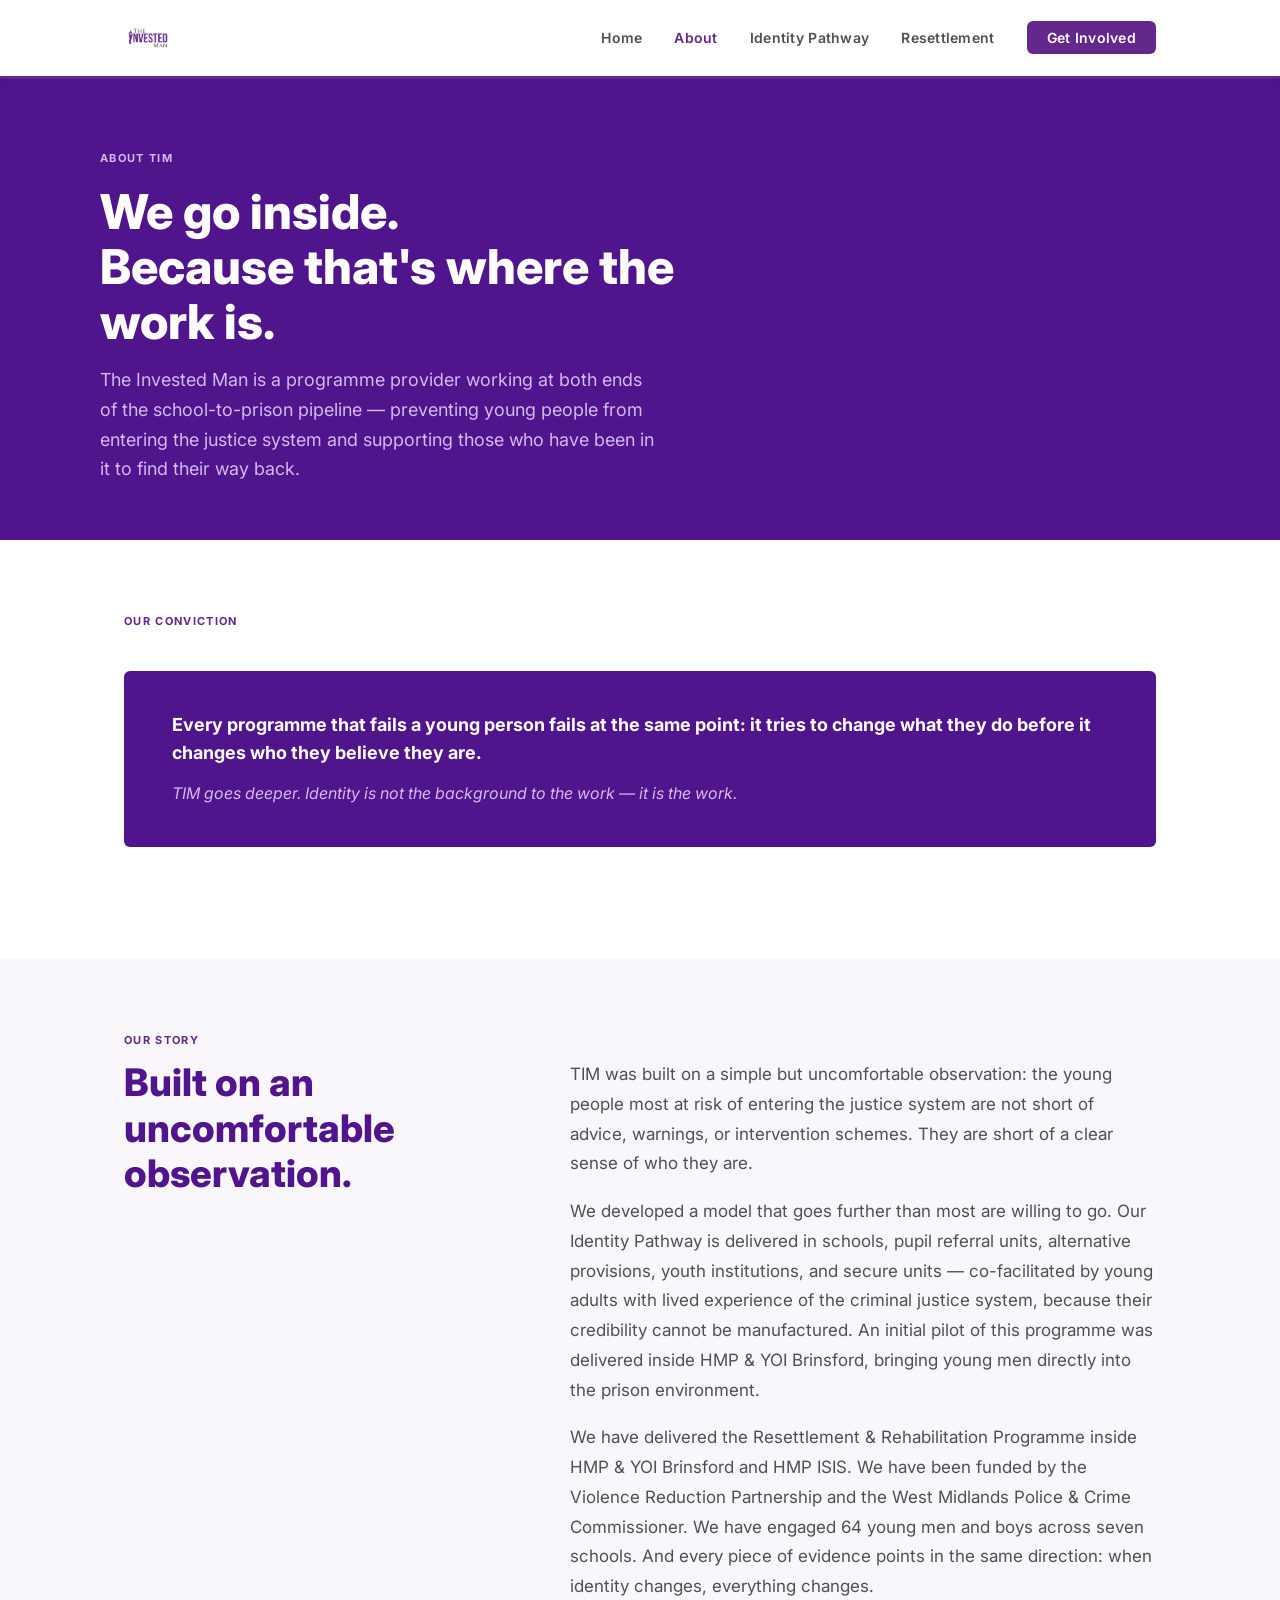
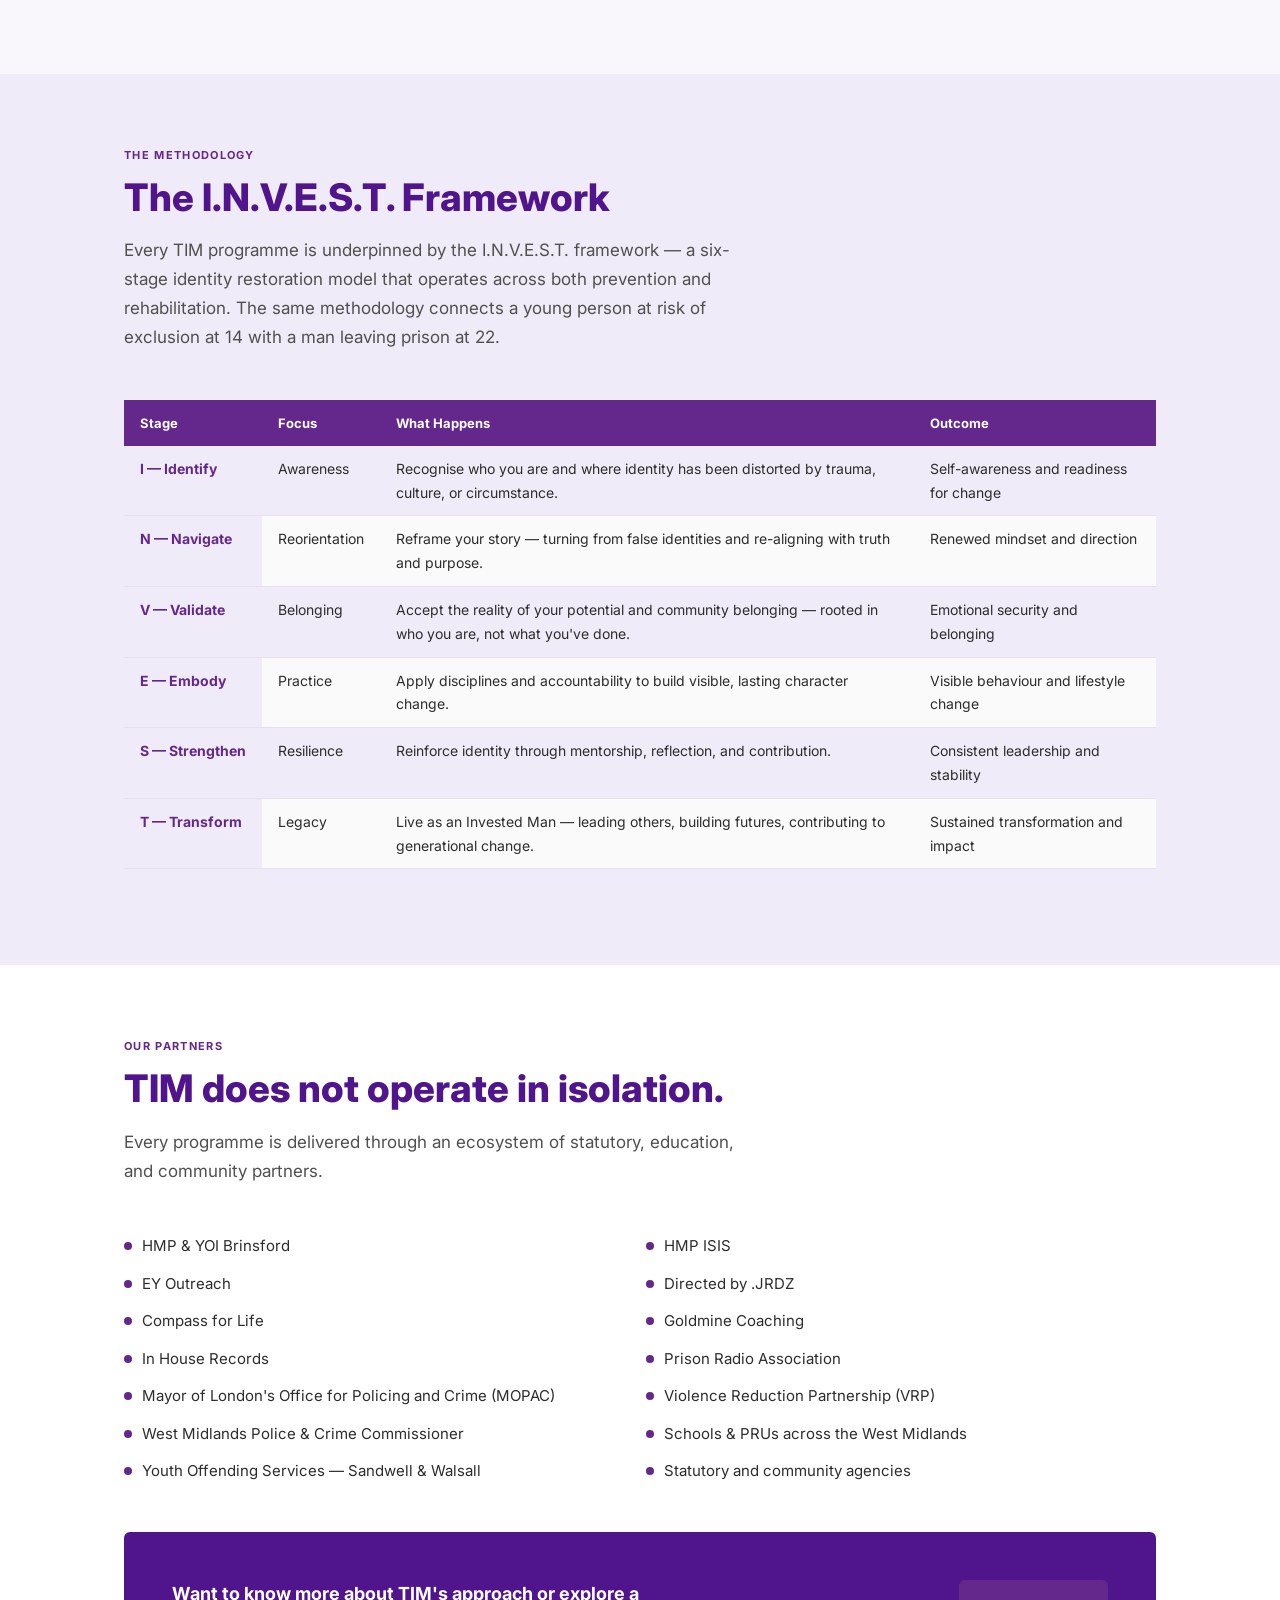
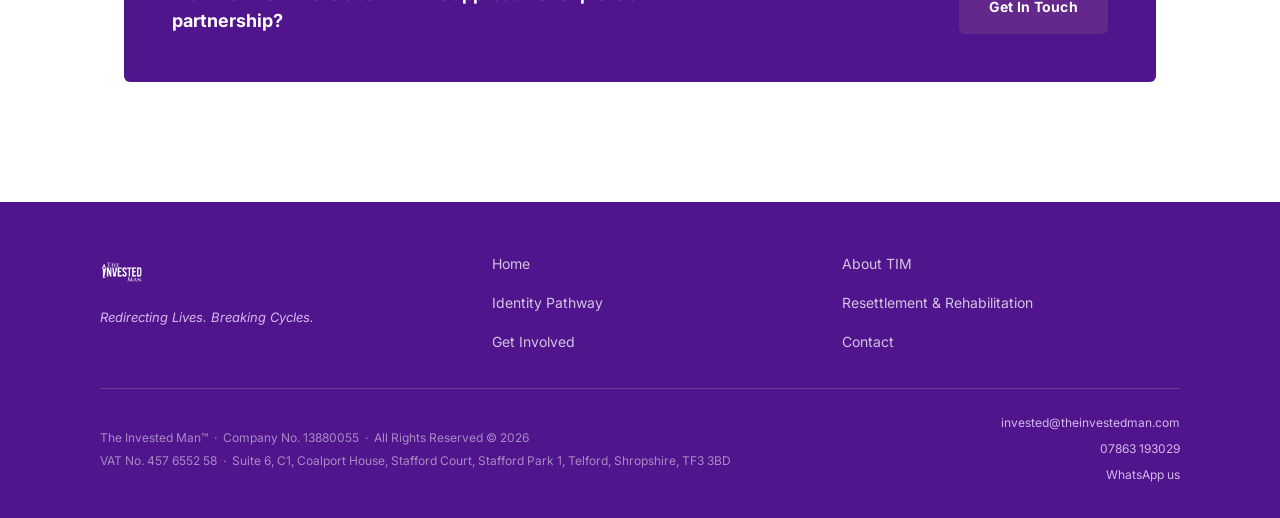
==== about.html @ dde1b0ee "Use white logo in footer" ====
<!DOCTYPE html>
<html lang="en">
<head>
  <meta charset="UTF-8">
  <meta name="viewport" content="width=device-width, initial-scale=1.0">
  <title>About TIM — The Invested Man</title>
  <meta name="description" content="TIM is a programme provider working at both ends of the school-to-prison pipeline. Our founding conviction: identity is the intervention.">
  <link rel="preconnect" href="https://fonts.googleapis.com">
  <link href="https://fonts.googleapis.com/css2?family=Inter:wght@400;500;600;700;800&display=swap" rel="stylesheet">
  <link rel="stylesheet" href="css/style.css">
</head>
<body>

<nav class="nav">
  <div class="nav-inner">
    <a class="nav-logo" href="index.html"><img src="assets/images/tim-logo.png" alt="The Invested Man"></a>
    <button class="nav-toggle" aria-label="Open menu"><span></span><span></span><span></span></button>
    <ul class="nav-links">
      <li><a href="index.html">Home</a></li>
      <li><a href="about.html">About</a></li>
      <li><a href="identity-pathway.html">Identity Pathway</a></li>
      <li><a href="resettlement.html">Resettlement</a></li>
      <li><a href="get-involved.html" class="nav-cta">Get Involved</a></li>
    </ul>
  </div>
</nav>

<section class="page-hero">
  <div class="page-hero-inner">
    <span class="hero-label">About TIM</span>
    <h1>We go inside.<br>Because that's where the work is.</h1>
    <p>The Invested Man is a programme provider working at both ends of the school-to-prison pipeline — preventing young people from entering the justice system and supporting those who have been in it to find their way back.</p>
  </div>
</section>

<!-- CONVICTION -->
<section class="section">
  <div class="container">
    <p class="section-label">Our Conviction</p>
    <div class="conviction">
      <p>Every programme that fails a young person fails at the same point: it tries to change what they do before it changes who they believe they are.</p>
      <p>TIM goes deeper. Identity is not the background to the work — it is the work.</p>
    </div>
  </div>
</section>

<!-- OUR STORY -->
<section class="section section-light">
  <div class="container">
    <p class="section-label">Our Story</p>
    <div class="two-col-wide">
      <div>
        <h2 class="section-title">Built on an uncomfortable observation.</h2>
      </div>
      <div>
        <p style="font-size:17px; color:var(--grey); line-height:1.75; margin-bottom:18px;">
          TIM was built on a simple but uncomfortable observation: the young people most at risk of entering the justice system are not short of advice, warnings, or intervention schemes. They are short of a clear sense of who they are.
        </p>
        <p style="font-size:17px; color:var(--grey); line-height:1.75; margin-bottom:18px;">
          We developed a model that goes further than most are willing to go. Our Identity Pathway is delivered in schools, pupil referral units, alternative provisions, youth institutions, and secure units — co-facilitated by young adults with lived experience of the criminal justice system, because their credibility cannot be manufactured. An initial pilot of this programme was delivered inside HMP &amp; YOI Brinsford, bringing young men directly into the prison environment.
        </p>
        <p style="font-size:17px; color:var(--grey); line-height:1.75;">
          We have delivered the Resettlement &amp; Rehabilitation Programme inside HMP &amp; YOI Brinsford and HMP ISIS. We have been funded by the Violence Reduction Partnership and the West Midlands Police &amp; Crime Commissioner. We have engaged 64 young men and boys across seven schools. And every piece of evidence points in the same direction: when identity changes, everything changes.
        </p>
      </div>
    </div>
  </div>
</section>

<!-- INVEST FRAMEWORK -->
<section class="section section-purple">
  <div class="container">
    <p class="section-label">The Methodology</p>
    <h2 class="section-title">The I.N.V.E.S.T. Framework</h2>
    <p class="section-intro">Every TIM programme is underpinned by the I.N.V.E.S.T. framework — a six-stage identity restoration model that operates across both prevention and rehabilitation. The same methodology connects a young person at risk of exclusion at 14 with a man leaving prison at 22.</p>
    <table class="invest-table">
      <thead>
        <tr><th>Stage</th><th>Focus</th><th>What Happens</th><th>Outcome</th></tr>
      </thead>
      <tbody>
        <tr><td>I — Identify</td><td>Awareness</td><td>Recognise who you are and where identity has been distorted by trauma, culture, or circumstance.</td><td>Self-awareness and readiness for change</td></tr>
        <tr><td>N — Navigate</td><td>Reorientation</td><td>Reframe your story — turning from false identities and re-aligning with truth and purpose.</td><td>Renewed mindset and direction</td></tr>
        <tr><td>V — Validate</td><td>Belonging</td><td>Accept the reality of your potential and community belonging — rooted in who you are, not what you've done.</td><td>Emotional security and belonging</td></tr>
        <tr><td>E — Embody</td><td>Practice</td><td>Apply disciplines and accountability to build visible, lasting character change.</td><td>Visible behaviour and lifestyle change</td></tr>
        <tr><td>S — Strengthen</td><td>Resilience</td><td>Reinforce identity through mentorship, reflection, and contribution.</td><td>Consistent leadership and stability</td></tr>
        <tr><td>T — Transform</td><td>Legacy</td><td>Live as an Invested Man — leading others, building futures, contributing to generational change.</td><td>Sustained transformation and impact</td></tr>
      </tbody>
    </table>
  </div>
</section>

<!-- PARTNERS -->
<section class="section">
  <div class="container">
    <p class="section-label">Our Partners</p>
    <h2 class="section-title">TIM does not operate in isolation.</h2>
    <p class="section-intro">Every programme is delivered through an ecosystem of statutory, education, and community partners.</p>
    <ul class="partners-list">
      <li>HMP &amp; YOI Brinsford</li>
      <li>HMP ISIS</li>
      <li>EY Outreach</li>
      <li>Directed by .JRDZ</li>
      <li>Compass for Life</li>
      <li>Goldmine Coaching</li>
      <li>In House Records</li>
      <li>Prison Radio Association</li>
      <li>Mayor of London's Office for Policing and Crime (MOPAC)</li>
      <li>Violence Reduction Partnership (VRP)</li>
      <li>West Midlands Police &amp; Crime Commissioner</li>
      <li>Schools &amp; PRUs across the West Midlands</li>
      <li>Youth Offending Services — Sandwell &amp; Walsall</li>
      <li>Statutory and community agencies</li>
    </ul>
    <div class="cta-block">
      <p>Want to know more about TIM's approach or explore a partnership?</p>
      <a href="get-involved.html" class="btn btn-primary">Get In Touch</a>
    </div>
  </div>
</section>

<footer class="footer">
  <div class="footer-inner">
    <div class="footer-top">
      <div class="footer-logo">
        <img src="assets/images/tim-white-logo.png" alt="The Invested Man">
        <p class="footer-tagline">Redirecting Lives. Breaking Cycles.</p>
      </div>
      <ul class="footer-links">
        <li><a href="index.html">Home</a></li>
        <li><a href="about.html">About TIM</a></li>
        <li><a href="identity-pathway.html">Identity Pathway</a></li>
        <li><a href="resettlement.html">Resettlement &amp; Rehabilitation</a></li>
        <li><a href="get-involved.html">Get Involved</a></li>
        <li><a href="mailto:invested@theinvestedman.com">Contact</a></li>
      </ul>
    </div>
    <div class="footer-bottom">
      <div>
        <p>The Invested Man&trade; &nbsp;&middot;&nbsp; Company No. 13880055 &nbsp;&middot;&nbsp; All Rights Reserved &copy; 2026</p>
        <p style="margin-top:4px;">VAT No. 457 6552 58 &nbsp;&middot;&nbsp; Suite 6, C1, Coalport House, Stafford Court, Stafford Park 1, Telford, Shropshire, TF3 3BD</p>
      </div>
      <div style="display:flex; flex-direction:column; align-items:flex-end; gap:6px;">
        <a href="mailto:invested@theinvestedman.com">invested@theinvestedman.com</a>
        <a href="tel:07863193029" style="color:var(--light-lilac); font-size:12px;">07863 193029</a>
        <a href="https://wa.me/447863193029" style="color:var(--light-lilac); font-size:12px;">WhatsApp us</a>
      </div>
    </div>
  </div>
</footer>
<script src="js/main.js"></script>
</body>
</html>
---- css/style.css ----
/* ============================================================
   THE INVESTED MAN — Main Stylesheet
   Brand: Purple #64288C | Dark Purple #50148C | Grey #505050
   ============================================================ */

:root {
  --purple:       #64288C;
  --dark-purple:  #50148C;
  --grey:         #505050;
  --charcoal:     #2D2D2D;
  --mid-grey:     #707070;
  --light-bg:     #F0EBF8;
  --pale-bg:      #FAF7FC;
  --light-lilac:  #D4B8EE;
  --white:        #FFFFFF;
  --max-width:    1080px;
  --radius:       6px;
}

*, *::before, *::after { box-sizing: border-box; margin: 0; padding: 0; }

html { scroll-behavior: smooth; }

body {
  font-family: 'Inter', sans-serif;
  font-size: 16px;
  color: var(--charcoal);
  background: var(--white);
  line-height: 1.7;
}

img { max-width: 100%; display: block; }
a   { color: var(--purple); text-decoration: none; }
a:hover { text-decoration: underline; }

.container {
  max-width: var(--max-width);
  margin: 0 auto;
  padding: 0 24px;
}

/* ── NAVIGATION ─────────────────────────────────────────────── */
.nav {
  position: sticky;
  top: 0;
  z-index: 100;
  background: var(--white);
  border-bottom: 3px solid var(--purple);
  box-shadow: 0 2px 12px rgba(100,40,140,0.08);
}

.nav-inner {
  display: flex;
  align-items: center;
  justify-content: space-between;
  padding: 14px 24px;
  max-width: var(--max-width);
  margin: 0 auto;
}

.nav-logo img  { height: 48px; width: auto; }

.nav-links {
  display: flex;
  gap: 32px;
  list-style: none;
}

.nav-links a {
  font-size: 14px;
  font-weight: 600;
  color: var(--grey);
  letter-spacing: 0.02em;
  transition: color 0.2s;
}

.nav-links a:hover,
.nav-links a.active { color: var(--purple); text-decoration: none; }

.nav-cta {
  background: var(--purple);
  color: var(--white) !important;
  padding: 8px 20px;
  border-radius: var(--radius);
  transition: background 0.2s !important;
}
.nav-cta:hover { background: var(--dark-purple) !important; }

.nav-toggle {
  display: none;
  background: none;
  border: none;
  cursor: pointer;
  flex-direction: column;
  gap: 5px;
  padding: 4px;
}
.nav-toggle span {
  display: block;
  width: 24px; height: 2px;
  background: var(--purple);
  border-radius: 2px;
  transition: 0.3s;
}

/* ── HERO ───────────────────────────────────────────────────── */
.hero {
  background: var(--dark-purple);
  padding: 96px 24px 80px;
  position: relative;
  overflow: hidden;
}

.hero::before {
  content: '';
  position: absolute;
  top: -60px; right: -60px;
  width: 400px; height: 400px;
  border-radius: 50%;
  background: rgba(100,40,140,0.35);
  pointer-events: none;
}

.hero-inner {
  max-width: var(--max-width);
  margin: 0 auto;
  position: relative;
}

.hero-label {
  display: inline-block;
  font-size: 11px;
  font-weight: 700;
  letter-spacing: 0.12em;
  text-transform: uppercase;
  color: var(--light-lilac);
  margin-bottom: 16px;
}

.hero h1 {
  font-size: clamp(36px, 5vw, 58px);
  font-weight: 800;
  color: var(--white);
  line-height: 1.15;
  max-width: 700px;
  margin-bottom: 24px;
}

.hero-sub {
  font-size: clamp(16px, 2vw, 19px);
  color: var(--light-lilac);
  max-width: 580px;
  margin-bottom: 40px;
  line-height: 1.65;
}

.hero-actions { display: flex; gap: 16px; flex-wrap: wrap; }

/* ── BUTTONS ────────────────────────────────────────────────── */
.btn {
  display: inline-block;
  padding: 13px 28px;
  border-radius: var(--radius);
  font-weight: 700;
  font-size: 14px;
  letter-spacing: 0.02em;
  transition: all 0.2s;
  cursor: pointer;
  border: 2px solid transparent;
  text-decoration: none !important;
}

.btn-primary {
  background: var(--purple);
  color: var(--white);
  border-color: var(--purple);
}
.btn-primary:hover { background: var(--dark-purple); border-color: var(--dark-purple); }

.btn-outline {
  background: transparent;
  color: var(--white);
  border-color: rgba(255,255,255,0.5);
}
.btn-outline:hover { border-color: var(--white); background: rgba(255,255,255,0.08); }

.btn-outline-purple {
  background: transparent;
  color: var(--purple);
  border-color: var(--purple);
}
.btn-outline-purple:hover { background: var(--purple); color: var(--white); }

/* ── SECTIONS ───────────────────────────────────────────────── */
.section { padding: 72px 24px; }
.section-light  { background: var(--pale-bg); }
.section-purple { background: var(--light-bg); }

.section-label {
  font-size: 11px;
  font-weight: 700;
  letter-spacing: 0.12em;
  text-transform: uppercase;
  color: var(--purple);
  margin-bottom: 10px;
}

.section-title {
  font-size: clamp(26px, 3.5vw, 38px);
  font-weight: 800;
  color: var(--dark-purple);
  line-height: 1.2;
  margin-bottom: 16px;
}

.section-intro {
  font-size: 17px;
  color: var(--grey);
  max-width: 640px;
  margin-bottom: 48px;
  line-height: 1.7;
}

/* ── CONVICTION BLOCK ───────────────────────────────────────── */
.conviction {
  background: var(--dark-purple);
  padding: 40px 48px;
  border-radius: var(--radius);
  margin: 40px 0;
}

.conviction p:first-child {
  font-size: 18px;
  font-weight: 700;
  color: var(--white);
  line-height: 1.6;
  margin-bottom: 12px;
}

.conviction p:last-child {
  font-size: 16px;
  font-style: italic;
  color: var(--light-lilac);
}

/* ── STAT STRIP ─────────────────────────────────────────────── */
.stat-strip {
  display: grid;
  gap: 2px;
  background: var(--purple);
  border-radius: var(--radius);
  overflow: hidden;
  margin: 40px 0;
}

.stat-strip-4 { grid-template-columns: repeat(4,1fr); }
.stat-strip-3 { grid-template-columns: repeat(3,1fr); }

.stat-item {
  background: var(--purple);
  padding: 28px 20px;
  text-align: center;
}

.stat-num {
  display: block;
  font-size: 36px;
  font-weight: 800;
  color: var(--white);
  line-height: 1;
  margin-bottom: 6px;
}

.stat-label {
  font-size: 12px;
  font-weight: 500;
  color: var(--light-lilac);
  line-height: 1.4;
}

/* ── PROGRAMME CARDS ────────────────────────────────────────── */
.cards-grid {
  display: grid;
  grid-template-columns: 1fr 1fr;
  gap: 24px;
  margin: 40px 0;
}

.card {
  border-radius: var(--radius);
  overflow: hidden;
  display: flex;
  flex-direction: column;
}

.card-header {
  padding: 28px 28px 20px;
  background: var(--purple);
}

.card-header.dark { background: var(--dark-purple); }

.card-tag {
  font-size: 10px;
  font-weight: 700;
  letter-spacing: 0.12em;
  text-transform: uppercase;
  color: var(--light-lilac);
  margin-bottom: 8px;
}

.card-header h3 {
  font-size: 22px;
  font-weight: 800;
  color: var(--white);
  line-height: 1.2;
  margin-bottom: 6px;
}

.card-header p {
  font-size: 13px;
  font-style: italic;
  color: var(--light-lilac);
}

.card-body {
  padding: 24px 28px;
  background: var(--white);
  border: 1px solid var(--light-bg);
  border-top: none;
  flex: 1;
}

.card-body p { font-size: 15px; color: var(--grey); line-height: 1.7; margin-bottom: 20px; }

.card-link {
  font-size: 13px;
  font-weight: 700;
  color: var(--purple);
  letter-spacing: 0.02em;
}
.card-link:hover { text-decoration: underline; }

/* ── STEPS ──────────────────────────────────────────────────── */
.steps { display: flex; flex-direction: column; gap: 24px; margin: 32px 0; }

.step {
  display: grid;
  grid-template-columns: 48px 1fr;
  gap: 20px;
  align-items: start;
}

.step-num {
  width: 48px; height: 48px;
  background: var(--purple);
  color: var(--white);
  border-radius: 50%;
  display: flex; align-items: center; justify-content: center;
  font-size: 18px; font-weight: 800;
  flex-shrink: 0;
}

.step-content h4 {
  font-size: 17px;
  font-weight: 700;
  color: var(--dark-purple);
  margin-bottom: 6px;
}

.step-content p { font-size: 15px; color: var(--grey); line-height: 1.7; }

/* ── TWO COLUMN ─────────────────────────────────────────────── */
.two-col {
  display: grid;
  grid-template-columns: 1fr 1fr;
  gap: 56px;
  align-items: start;
}

.two-col-wide {
  display: grid;
  grid-template-columns: 2fr 3fr;
  gap: 56px;
  align-items: start;
}

/* ── DETAIL TABLE ───────────────────────────────────────────── */
.detail-table { width: 100%; border-collapse: collapse; margin: 24px 0; }

.detail-table td {
  padding: 12px 16px;
  font-size: 14px;
  border-bottom: 1px solid #E8E0F0;
  vertical-align: top;
}

.detail-table td:first-child {
  font-weight: 700;
  color: var(--purple);
  white-space: nowrap;
  width: 160px;
  background: var(--light-bg);
}

.detail-table td:last-child { color: var(--charcoal); }

/* ── OUTCOMES LIST ──────────────────────────────────────────── */
.outcomes-list { list-style: none; margin: 24px 0; }

.outcomes-list li {
  display: flex;
  align-items: baseline;
  gap: 14px;
  padding: 10px 0;
  border-bottom: 1px solid #E8E0F0;
  font-size: 15px;
}

.outcomes-list li:last-child { border-bottom: none; }

.outcome-stat {
  font-weight: 800;
  color: var(--purple);
  min-width: 120px;
  font-size: 15px;
}

.outcome-detail { color: var(--charcoal); }

/* ── WEEK TABLE ─────────────────────────────────────────────── */
.week-table { width: 100%; border-collapse: collapse; margin: 24px 0; }

.week-table td {
  padding: 14px 18px;
  font-size: 14px;
  border-bottom: 1px solid #E8E0F0;
  vertical-align: top;
}

.week-table td:first-child {
  font-weight: 700;
  color: var(--purple);
  white-space: nowrap;
  width: 140px;
  background: var(--light-bg);
}

/* ── AUDIENCE SECTIONS ──────────────────────────────────────── */
.audience-block {
  margin-bottom: 32px;
  border-left: 4px solid var(--purple);
  padding-left: 24px;
}

.audience-block h3 {
  font-size: 17px;
  font-weight: 700;
  color: var(--dark-purple);
  margin-bottom: 4px;
}

.audience-block .strapline {
  font-size: 15px;
  font-weight: 600;
  color: var(--purple);
  margin-bottom: 8px;
}

.audience-block p { font-size: 15px; color: var(--grey); margin-bottom: 10px; }

.audience-block .cta-arrow {
  font-size: 14px;
  font-weight: 600;
  color: var(--purple);
}

/* ── CTA BLOCK ──────────────────────────────────────────────── */
.cta-block {
  background: var(--dark-purple);
  border-radius: var(--radius);
  padding: 48px;
  display: flex;
  align-items: center;
  justify-content: space-between;
  gap: 32px;
  flex-wrap: wrap;
  margin: 48px 0;
}

.cta-block p {
  font-size: 18px;
  font-weight: 700;
  color: var(--white);
  max-width: 560px;
  line-height: 1.5;
}

/* ── INVEST TABLE ───────────────────────────────────────────── */
.invest-table { width: 100%; border-collapse: collapse; margin: 24px 0; }

.invest-table th {
  background: var(--purple);
  color: var(--white);
  padding: 12px 16px;
  font-size: 13px;
  font-weight: 700;
  text-align: left;
}

.invest-table td {
  padding: 11px 16px;
  font-size: 14px;
  border-bottom: 1px solid #E8E0F0;
  vertical-align: top;
}

.invest-table tr:nth-child(even) td { background: #FAFAFA; }

.invest-table td:first-child {
  font-weight: 700;
  color: var(--purple);
  white-space: nowrap;
  background: var(--light-bg) !important;
}

/* ── PARTNERS LIST ──────────────────────────────────────────── */
.partners-list {
  list-style: none;
  display: grid;
  grid-template-columns: 1fr 1fr;
  gap: 12px;
  margin: 24px 0;
}

.partners-list li {
  display: flex;
  align-items: center;
  gap: 10px;
  font-size: 15px;
  color: var(--charcoal);
}

.partners-list li::before {
  content: '';
  display: block;
  width: 8px; height: 8px;
  border-radius: 50%;
  background: var(--purple);
  flex-shrink: 0;
}

/* ── CONTACT GRID ───────────────────────────────────────────── */
.contact-grid {
  display: grid;
  grid-template-columns: 1fr 1fr;
  gap: 24px;
  margin: 40px 0;
}

.contact-card {
  background: var(--light-bg);
  border-radius: var(--radius);
  padding: 28px;
}

.contact-card .label {
  font-size: 11px;
  font-weight: 700;
  letter-spacing: 0.1em;
  text-transform: uppercase;
  color: var(--purple);
  margin-bottom: 6px;
}

.contact-card p {
  font-size: 16px;
  font-weight: 600;
  color: var(--charcoal);
}

/* ── PAGE HERO (inner pages) ────────────────────────────────── */
.page-hero {
  background: var(--dark-purple);
  padding: 64px 24px 56px;
}

.page-hero-inner {
  max-width: var(--max-width);
  margin: 0 auto;
}

.page-hero .hero-label { color: var(--light-lilac); }

.page-hero h1 {
  font-size: clamp(30px, 4vw, 48px);
  font-weight: 800;
  color: var(--white);
  line-height: 1.15;
  max-width: 640px;
  margin-bottom: 16px;
}

.page-hero p {
  font-size: 18px;
  color: var(--light-lilac);
  max-width: 560px;
  line-height: 1.65;
}

/* ── PARTNER LOGOS GRID ─────────────────────────────────────── */
.partner-logos-grid {
  display: grid;
  grid-template-columns: repeat(3, 1fr);
  gap: 16px;
}

.partner-logo-tile {
  background: var(--white);
  border: 1px solid #E8E0F0;
  border-radius: var(--radius);
  padding: 24px;
  display: flex;
  align-items: center;
  justify-content: center;
  min-height: 120px;
}

.partner-logo-tile img {
  max-height: 90px;
  width: auto;
  max-width: 100%;
  object-fit: contain;
}

@media (max-width: 768px) {
  .partner-logos-grid { grid-template-columns: repeat(2, 1fr); }
}

/* ── VIDEO SECTION ──────────────────────────────────────────── */
.section-video-bg {
  background: var(--dark-purple);
  padding: 72px 24px;
}

.video-wrapper {
  position: relative;
  width: 100%;
  max-width: 900px;
  background: #000;
  border-radius: var(--radius);
  overflow: hidden;
  box-shadow: 0 20px 60px rgba(0,0,0,0.45);
  aspect-ratio: 16 / 9;
}

.video-wrapper video,
.video-wrapper iframe {
  width: 100%;
  height: 100%;
  display: block;
  object-fit: contain;
  background: #000;
  border: none;
}

.video-caption {
  font-size: 12px;
  color: rgba(255,255,255,0.45);
  margin-top: 14px;
  letter-spacing: 0.06em;
  text-transform: uppercase;
  font-weight: 600;
}

/* ── FOOTER ─────────────────────────────────────────────────── */
.footer {
  background: var(--dark-purple);
  padding: 48px 24px 32px;
}

.footer-inner {
  max-width: var(--max-width);
  margin: 0 auto;
}

.footer-top {
  display: grid;
  grid-template-columns: 1fr 2fr;
  gap: 48px;
  padding-bottom: 32px;
  border-bottom: 1px solid rgba(255,255,255,0.15);
  margin-bottom: 24px;
}

.footer-logo img { height: 44px; margin-bottom: 12px; }

.footer-tagline {
  font-size: 13px;
  font-style: italic;
  color: var(--light-lilac);
}

.footer-links {
  display: grid;
  grid-template-columns: 1fr 1fr;
  gap: 12px;
  list-style: none;
}

.footer-links a {
  font-size: 14px;
  color: rgba(255,255,255,0.75);
  transition: color 0.2s;
}
.footer-links a:hover { color: var(--white); text-decoration: none; }

.footer-bottom {
  display: flex;
  justify-content: space-between;
  align-items: center;
  flex-wrap: wrap;
  gap: 12px;
}

.footer-bottom p {
  font-size: 12px;
  color: rgba(255,255,255,0.5);
  line-height: 1.6;
}

.footer-bottom a {
  font-size: 12px;
  color: var(--light-lilac);
}

/* ── RESPONSIVE ─────────────────────────────────────────────── */
@media (max-width: 768px) {
  .nav-links { display: none; }
  .nav-links.open {
    display: flex;
    flex-direction: column;
    position: absolute;
    top: 76px; left: 0; right: 0;
    background: var(--white);
    padding: 16px 24px;
    border-bottom: 2px solid var(--light-bg);
    gap: 16px;
    box-shadow: 0 4px 20px rgba(0,0,0,0.1);
  }
  .nav-toggle { display: flex; }
  .nav-cta { display: none; }

  .cards-grid    { grid-template-columns: 1fr; }
  .two-col       { grid-template-columns: 1fr; gap: 32px; }
  .two-col-wide  { grid-template-columns: 1fr; gap: 32px; }
  .stat-strip-4  { grid-template-columns: repeat(2,1fr); }
  .stat-strip-3  { grid-template-columns: repeat(3,1fr); }
  .partners-list { grid-template-columns: 1fr; }
  .contact-grid  { grid-template-columns: 1fr; }
  .footer-top    { grid-template-columns: 1fr; gap: 24px; }
  .footer-links  { grid-template-columns: 1fr; }
  .footer-bottom { flex-direction: column; align-items: flex-start; }

  .conviction { padding: 28px 24px; }
  .cta-block  { padding: 32px 24px; flex-direction: column; align-items: flex-start; }
  .section    { padding: 48px 24px; }
  .section-video-bg { padding: 48px 24px; }
  .video-wrapper { max-width: 100%; }
}

@media (max-width: 480px) {
  .stat-strip-4 { grid-template-columns: repeat(2,1fr); }
  .hero-actions { flex-direction: column; }
  .btn { width: 100%; text-align: center; }
}
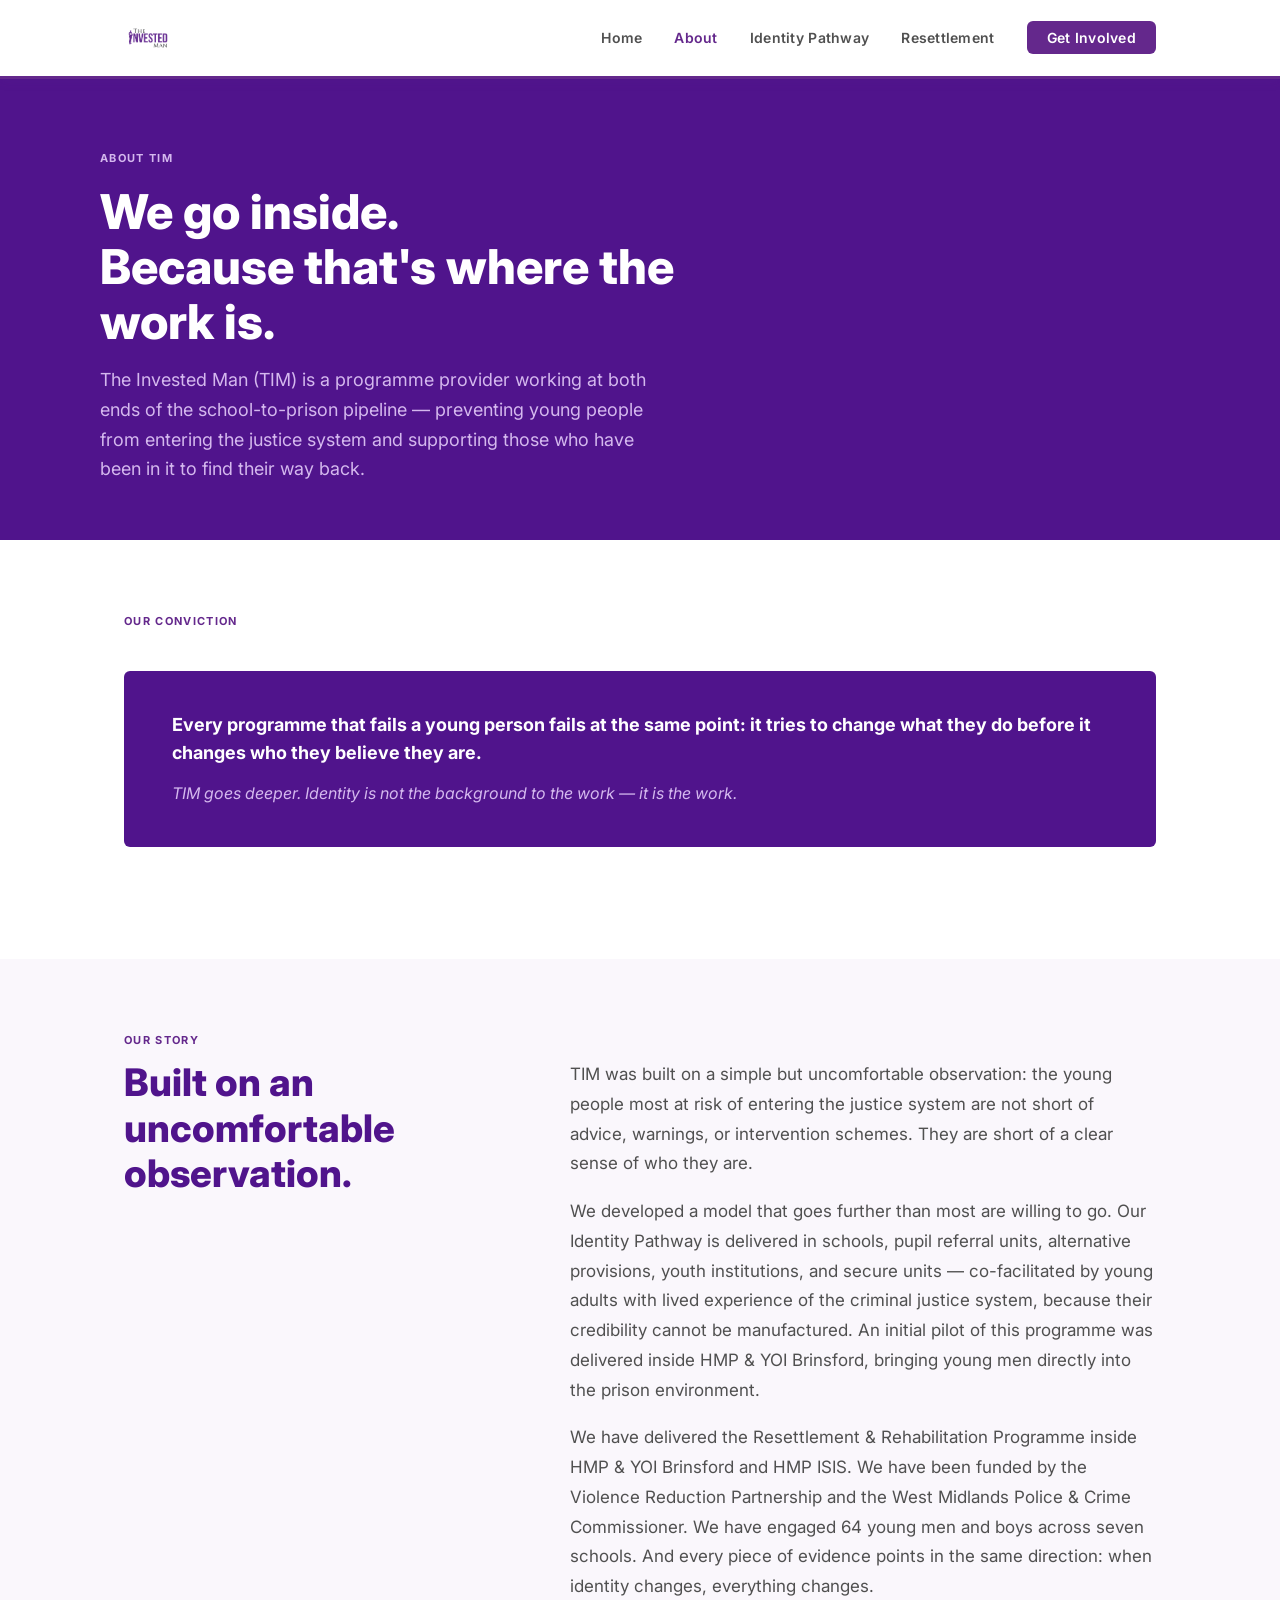
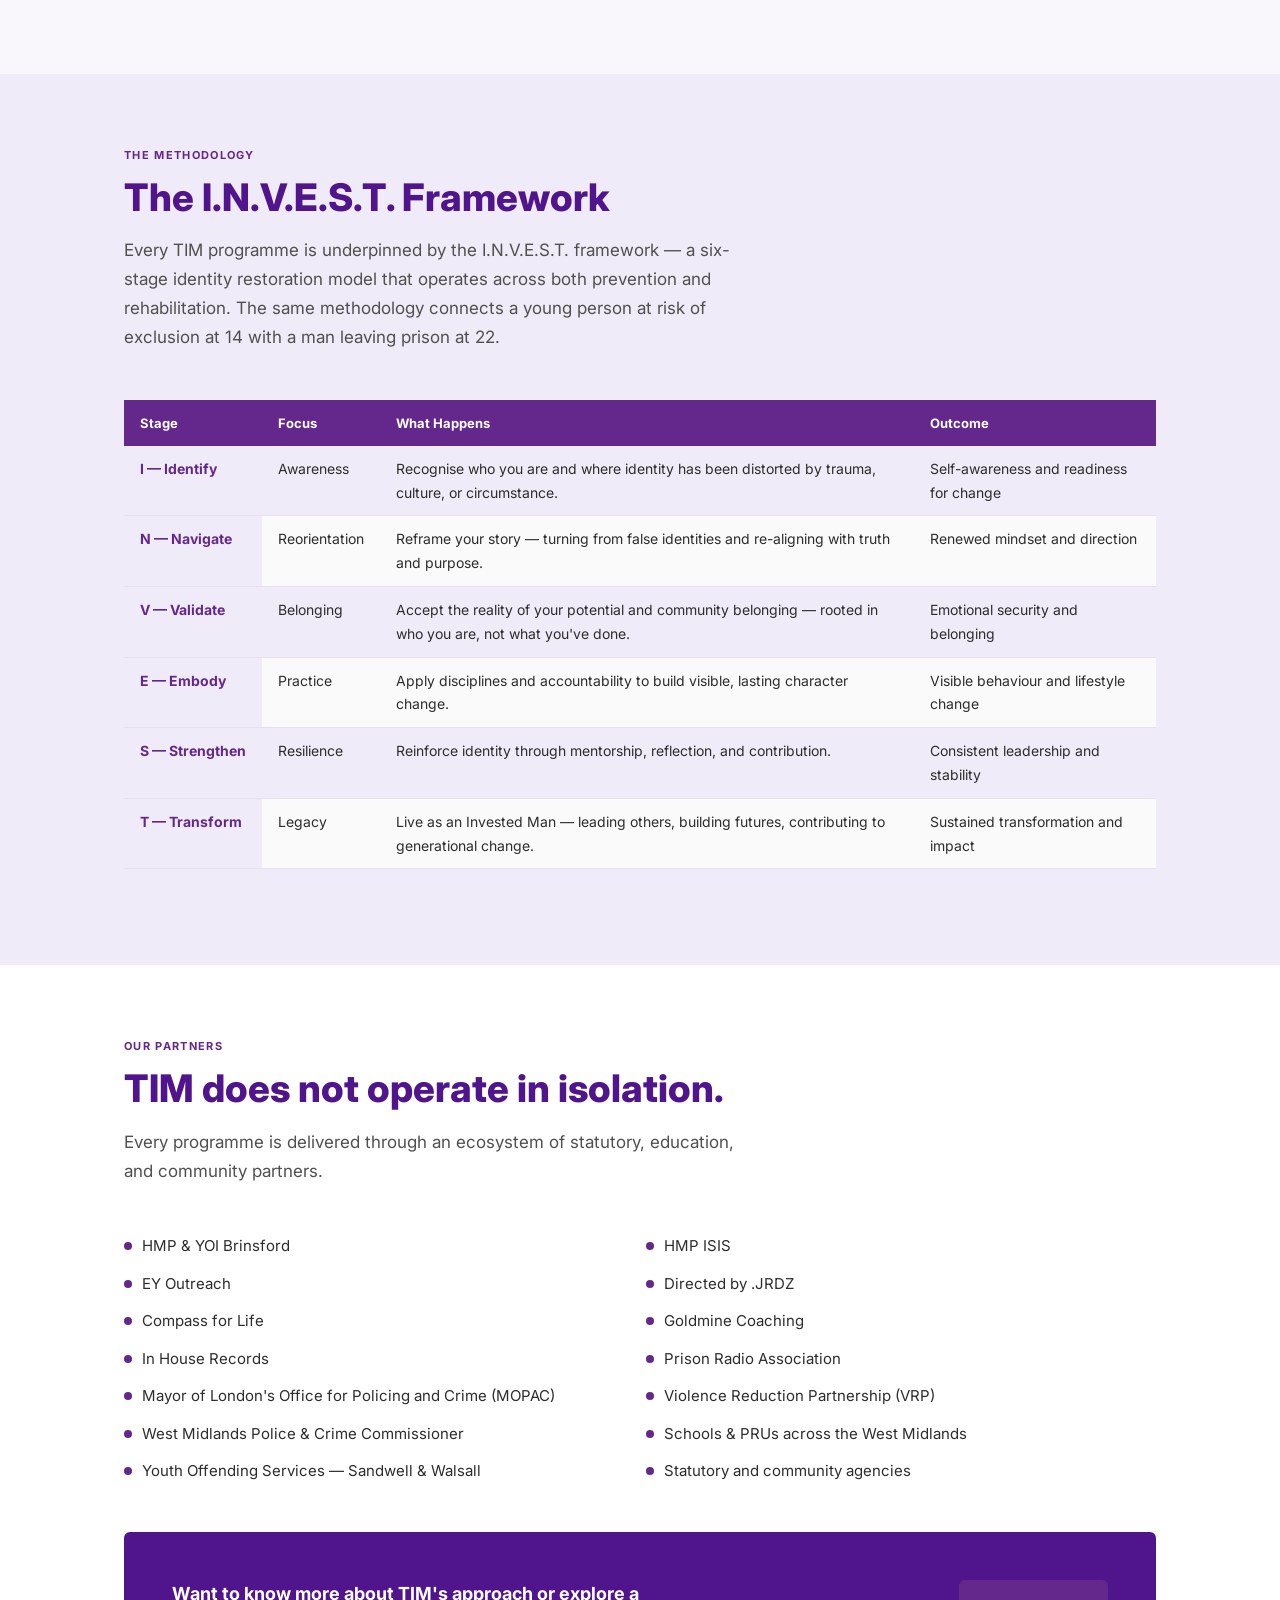
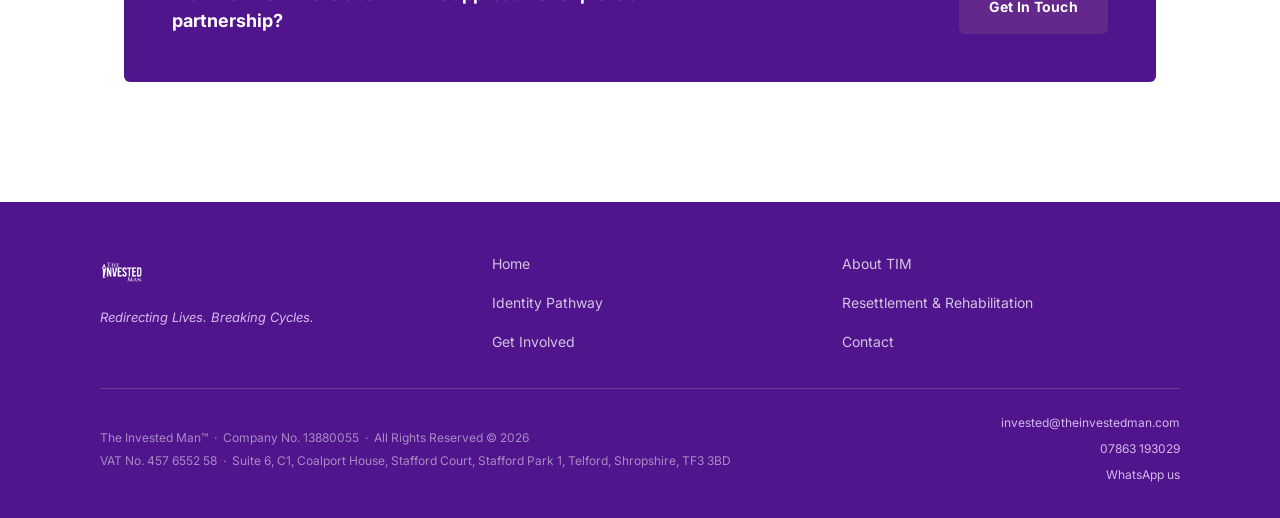
==== commit 86cfda5a: "Introduce TIM abbreviation on About page" ====
--- a/about.html
+++ b/about.html
@@ -29,7 +29,7 @@
   <div class="page-hero-inner">
     <span class="hero-label">About TIM</span>
     <h1>We go inside.<br>Because that's where the work is.</h1>
-    <p>The Invested Man is a programme provider working at both ends of the school-to-prison pipeline — preventing young people from entering the justice system and supporting those who have been in it to find their way back.</p>
+    <p>The Invested Man (TIM) is a programme provider working at both ends of the school-to-prison pipeline — preventing young people from entering the justice system and supporting those who have been in it to find their way back.</p>
   </div>
 </section>
 
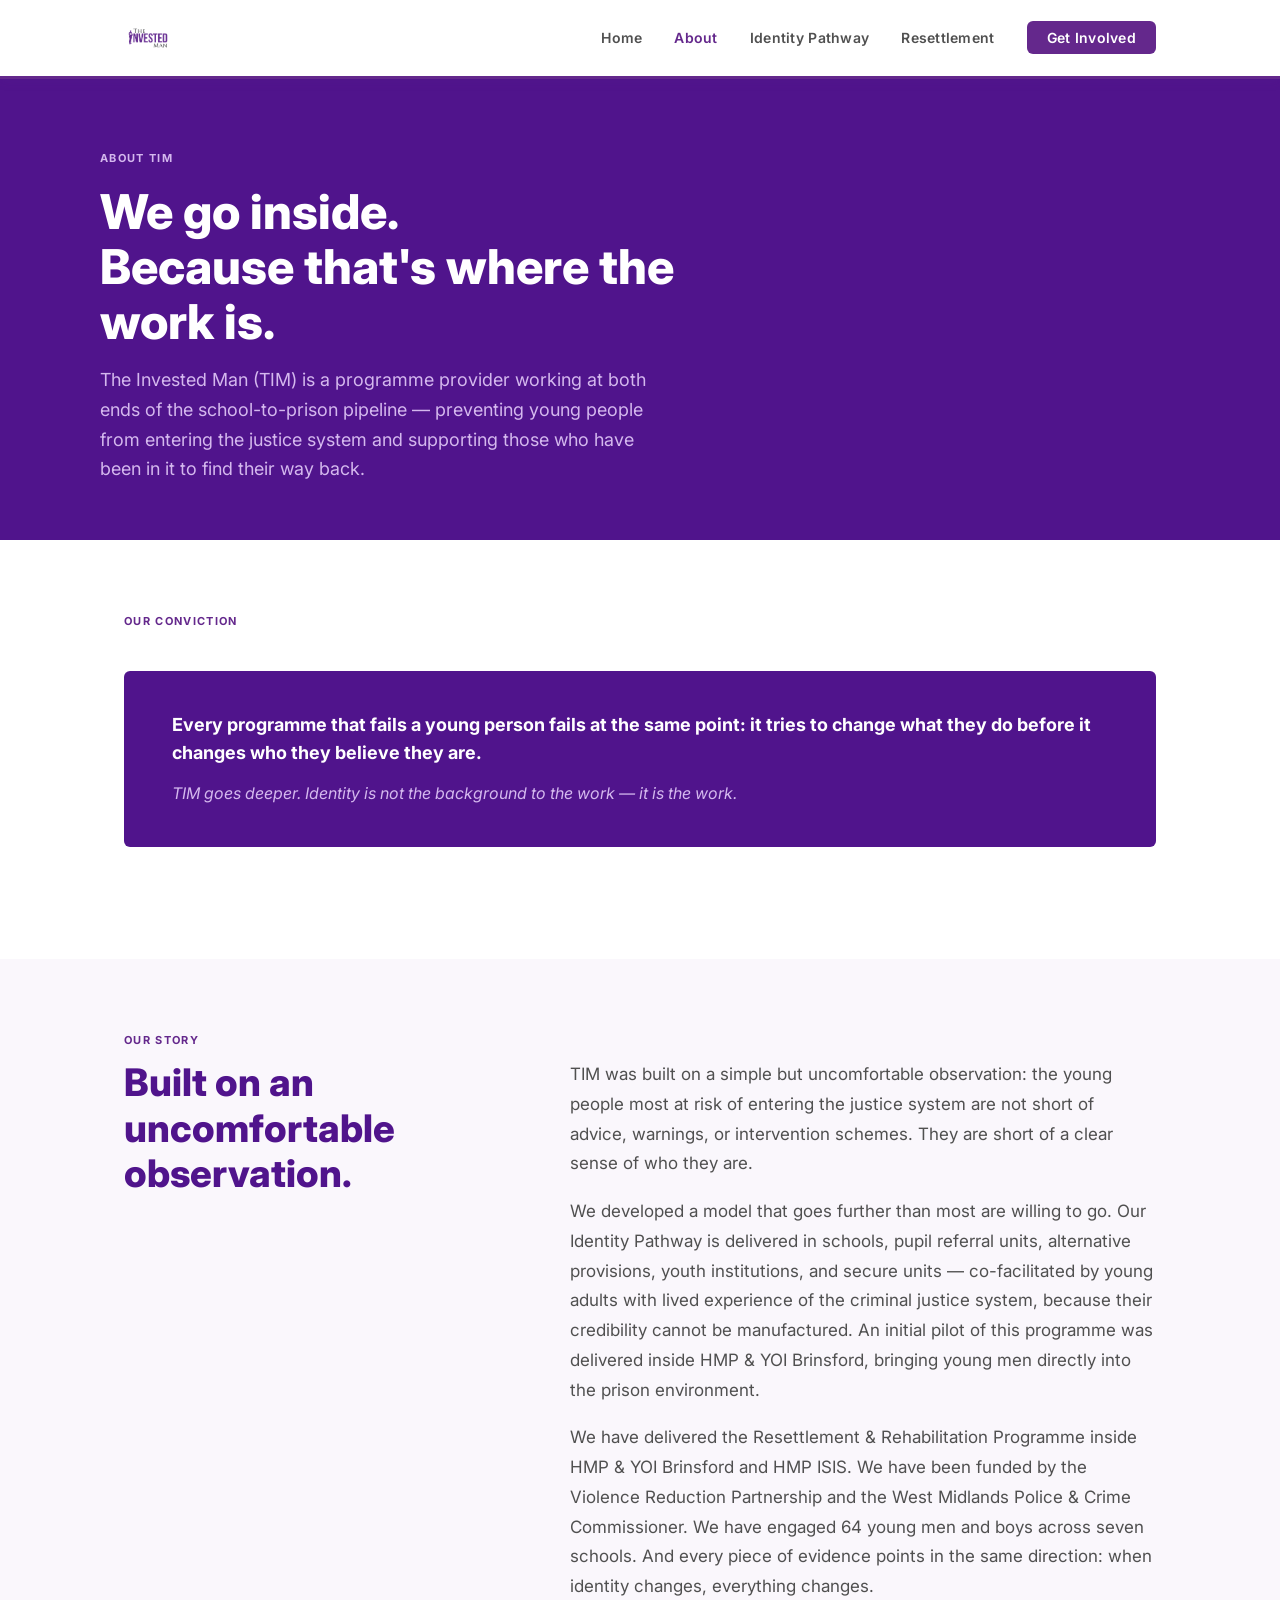
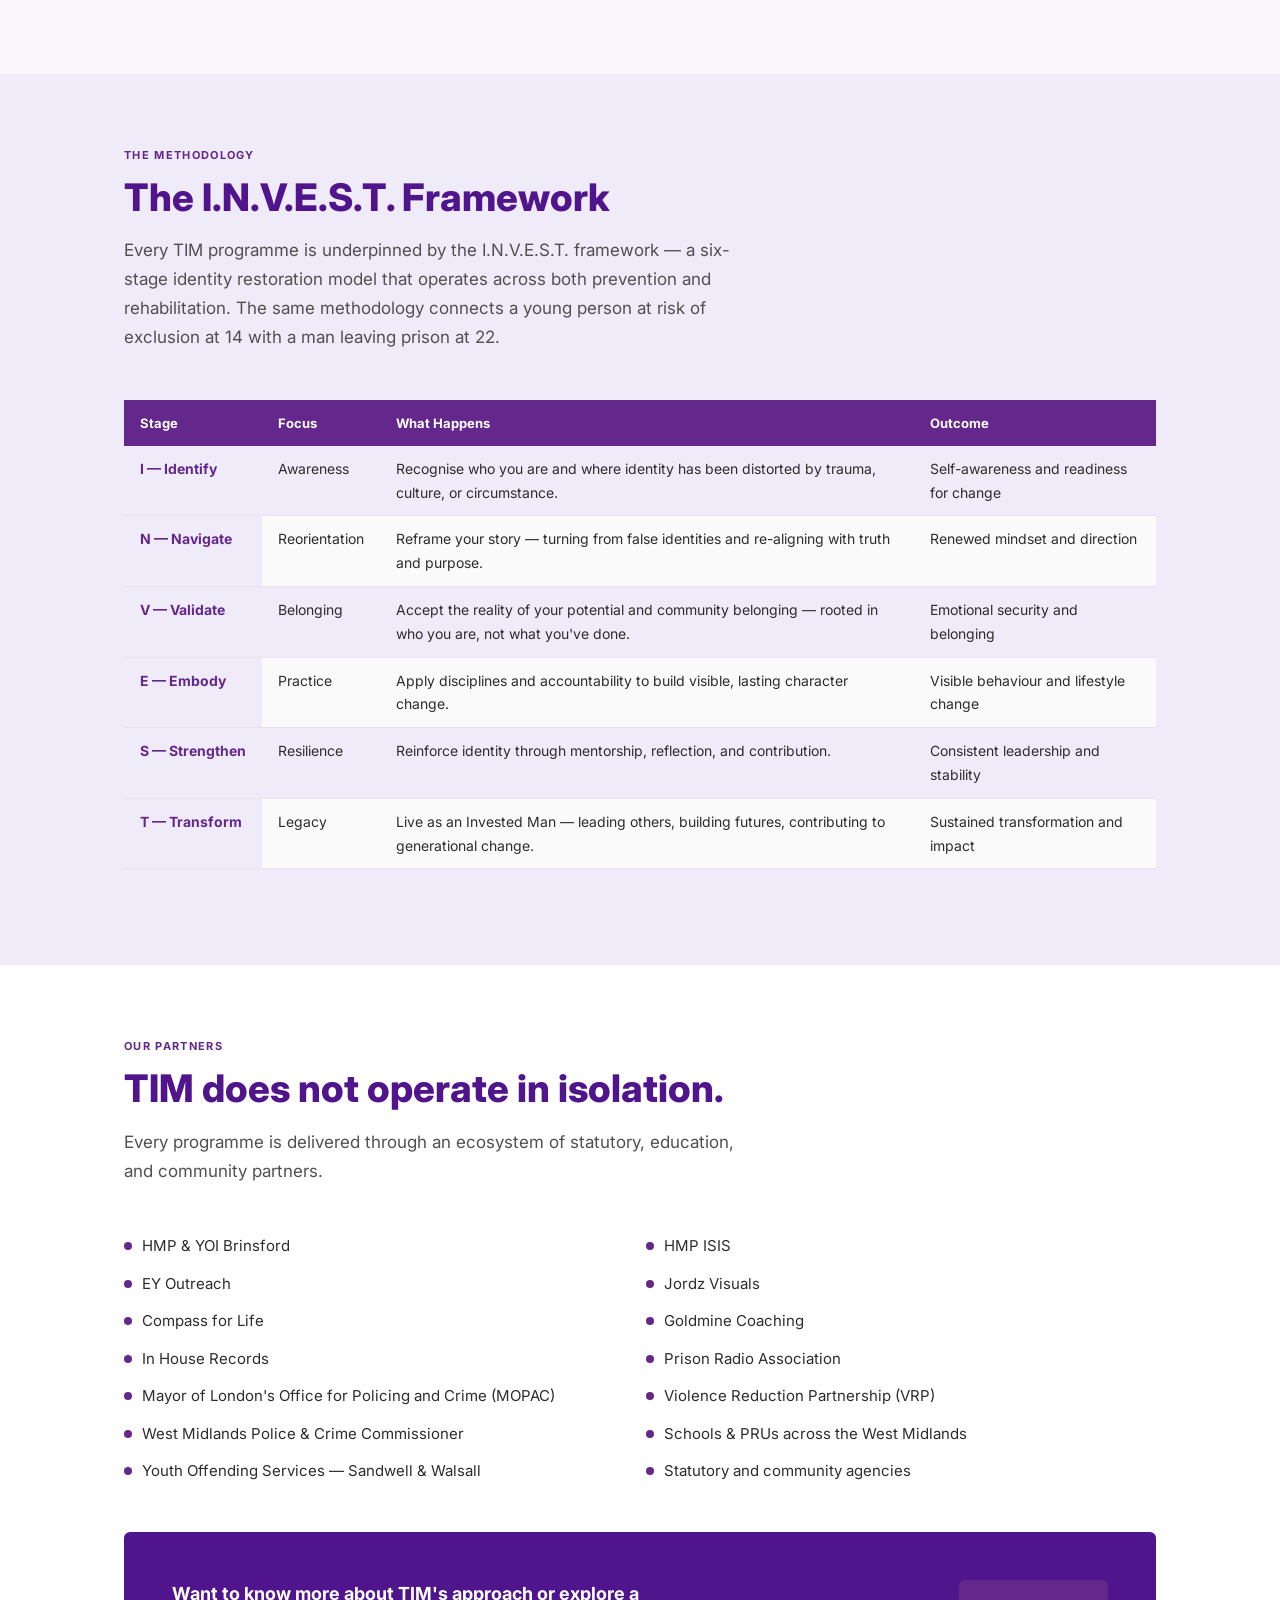
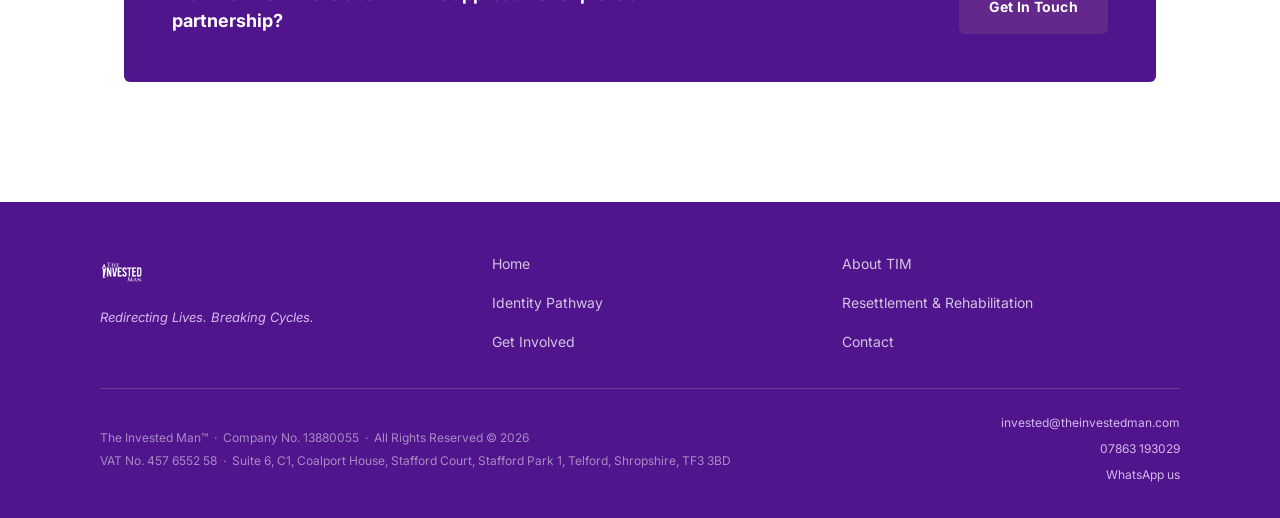
==== commit 5dd7a006: "Update Jordz Visuals name" ====
--- a/about.html
+++ b/about.html
@@ -99,7 +99,7 @@
       <li>HMP &amp; YOI Brinsford</li>
       <li>HMP ISIS</li>
       <li>EY Outreach</li>
-      <li>Directed by .JRDZ</li>
+      <li>Jordz Visuals</li>
       <li>Compass for Life</li>
       <li>Goldmine Coaching</li>
       <li>In House Records</li>
--- a/css/style.css
+++ b/css/style.css
@@ -774,3 +774,61 @@
   .hero-actions { flex-direction: column; }
   .btn { width: 100%; text-align: center; }
 }
+
+/* THREE PILLARS */
+.pillar-card {
+  background: var(--white);
+  border: 1px solid #E8E0F0;
+  border-top: 4px solid var(--purple);
+  border-radius: var(--radius);
+  padding: 32px 28px;
+}
+.pillar-num {
+  font-size: 13px;
+  font-weight: 700;
+  color: var(--purple);
+  letter-spacing: 0.08em;
+  margin-bottom: 12px;
+}
+.pillar-title {
+  font-size: 24px;
+  font-weight: 800;
+  color: var(--dark);
+  margin-bottom: 6px;
+}
+.pillar-sub {
+  font-size: 14px;
+  font-weight: 600;
+  color: var(--purple);
+  margin-bottom: 16px;
+  font-style: italic;
+}
+.pillar-body {
+  font-size: 15px;
+  color: var(--grey);
+  line-height: 1.75;
+  margin-bottom: 16px;
+}
+.pillar-conviction {
+  font-size: 15px;
+  font-weight: 600;
+  color: var(--dark);
+  font-style: italic;
+  border-left: 3px solid var(--purple);
+  padding-left: 14px;
+  margin-top: 16px;
+}
+
+/* PILLAR LOGO SLOT */
+.pillar-logo-slot {
+  display: flex;
+  align-items: center;
+  justify-content: center;
+  padding: 32px 28px;
+}
+.pillar-logo-slot img {
+  width: 75%;
+  max-width: 280px;
+  height: auto;
+  object-fit: contain;
+}
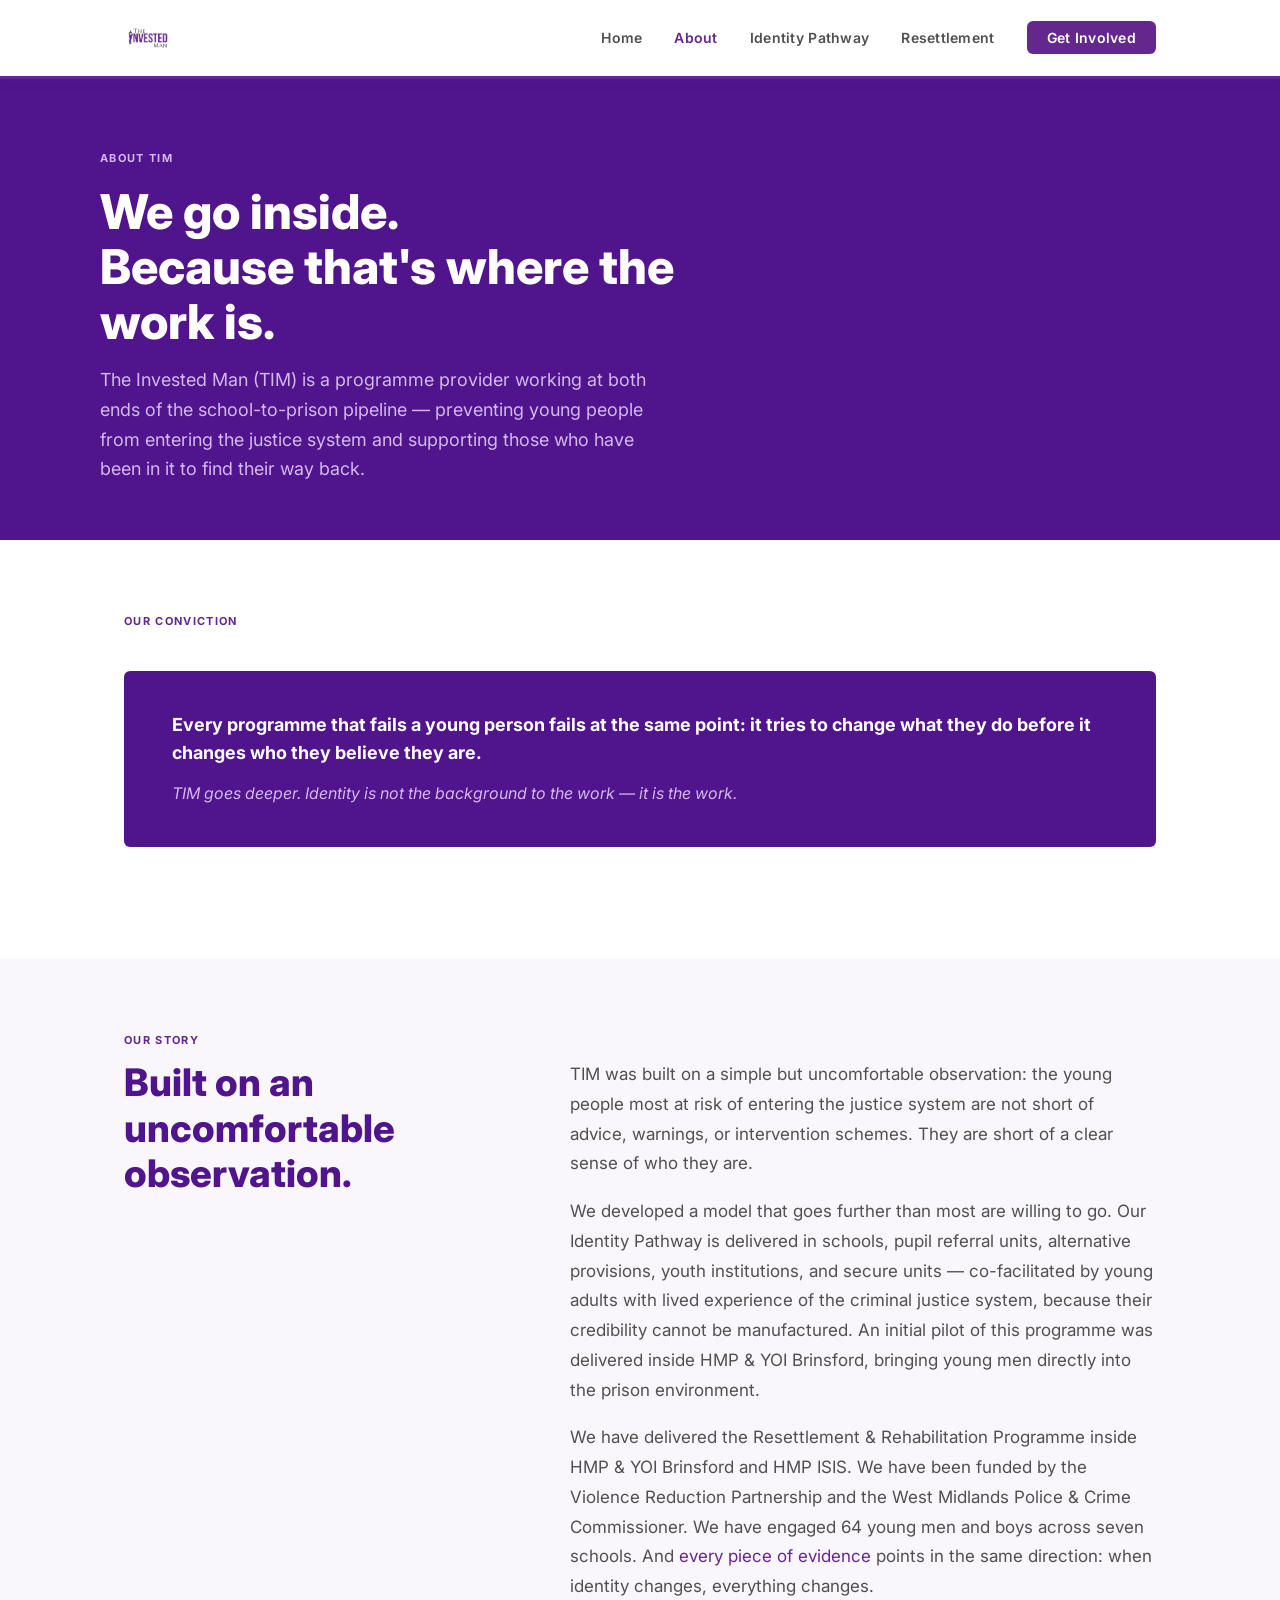
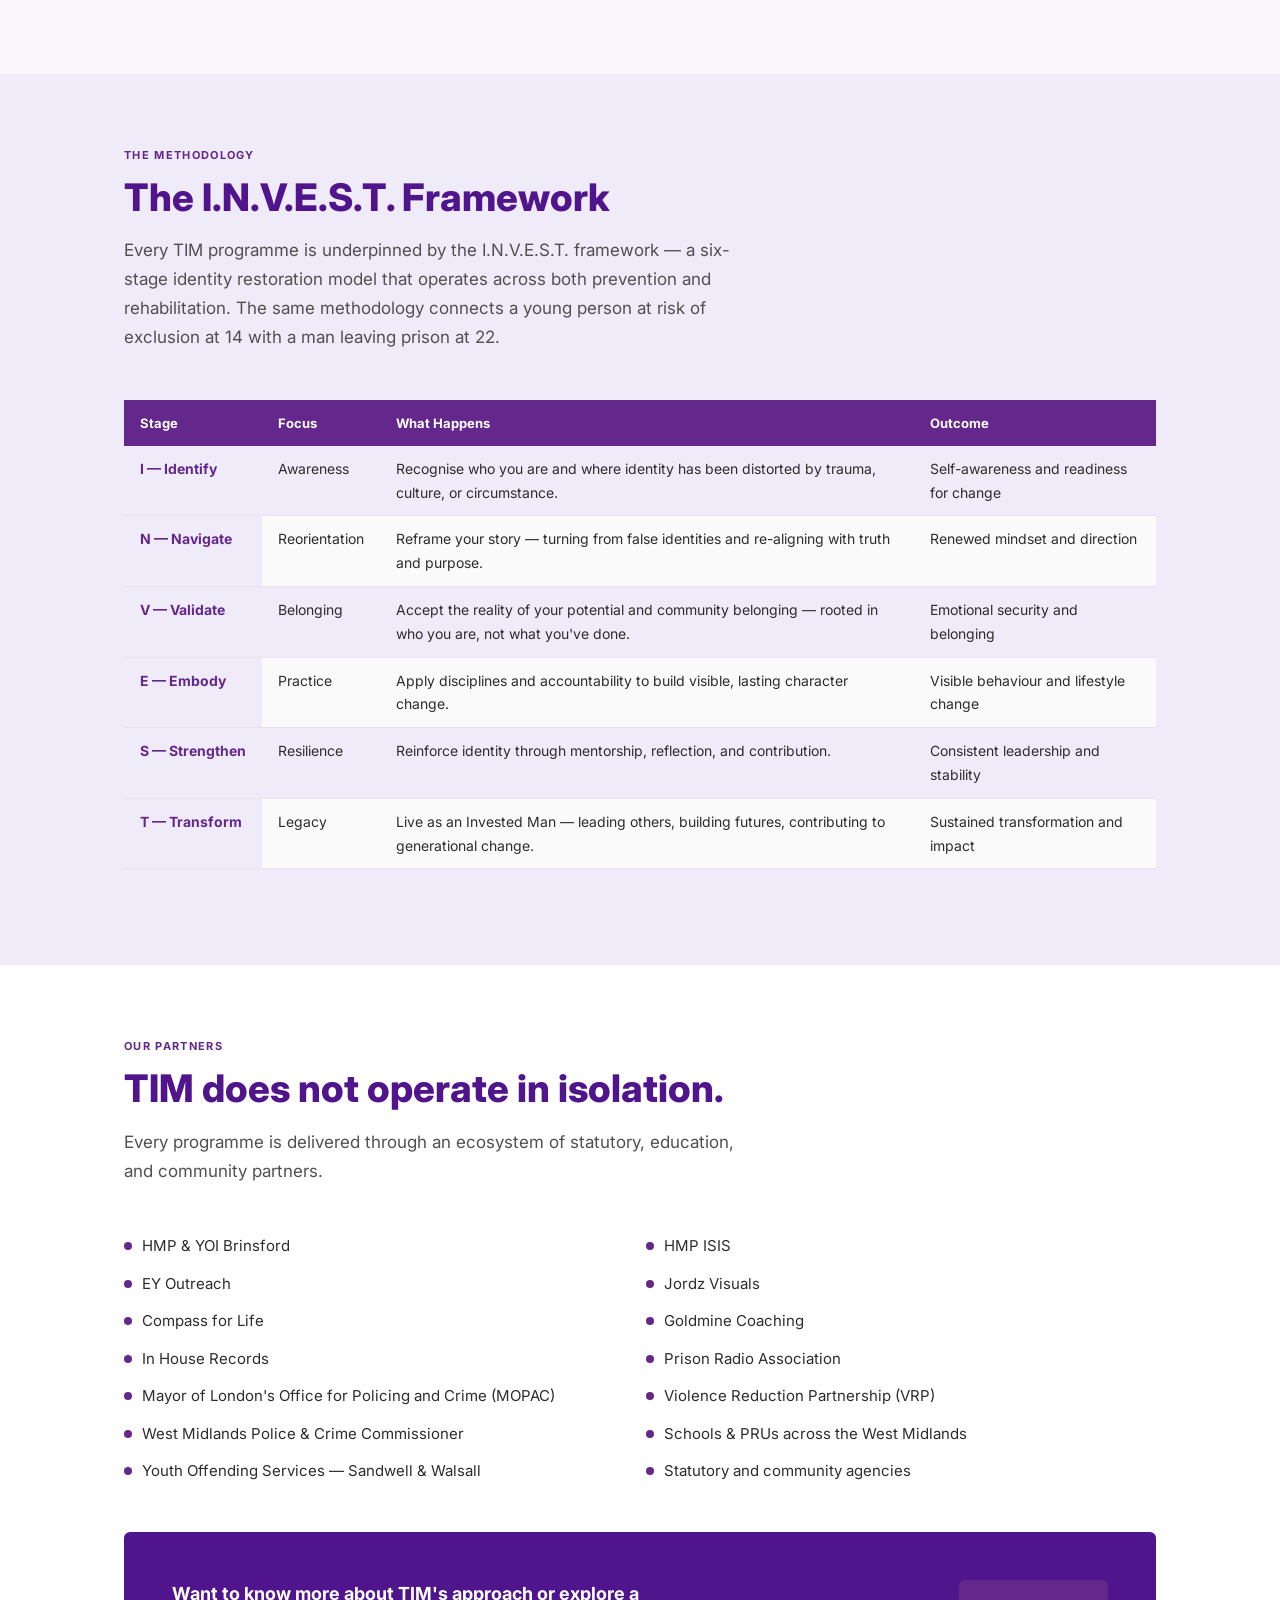
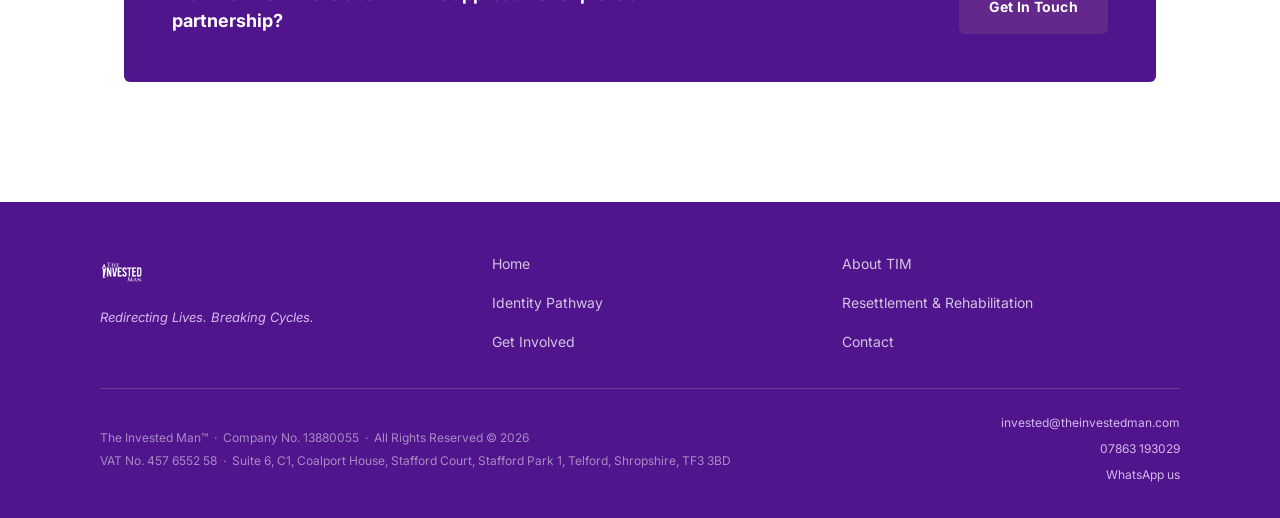
==== commit 3f41c0cb: "Add evidence page with gated report download, fix outcome claims" ====
--- a/about.html
+++ b/about.html
@@ -60,7 +60,7 @@
           We developed a model that goes further than most are willing to go. Our Identity Pathway is delivered in schools, pupil referral units, alternative provisions, youth institutions, and secure units — co-facilitated by young adults with lived experience of the criminal justice system, because their credibility cannot be manufactured. An initial pilot of this programme was delivered inside HMP &amp; YOI Brinsford, bringing young men directly into the prison environment.
         </p>
         <p style="font-size:17px; color:var(--grey); line-height:1.75;">
-          We have delivered the Resettlement &amp; Rehabilitation Programme inside HMP &amp; YOI Brinsford and HMP ISIS. We have been funded by the Violence Reduction Partnership and the West Midlands Police &amp; Crime Commissioner. We have engaged 64 young men and boys across seven schools. And every piece of evidence points in the same direction: when identity changes, everything changes.
+          We have delivered the Resettlement &amp; Rehabilitation Programme inside HMP &amp; YOI Brinsford and HMP ISIS. We have been funded by the Violence Reduction Partnership and the West Midlands Police &amp; Crime Commissioner. We have engaged 64 young men and boys across seven schools. And <a href="evidence.html" style="color:var(--purple);">every piece of evidence</a> points in the same direction: when identity changes, everything changes.
         </p>
       </div>
     </div>
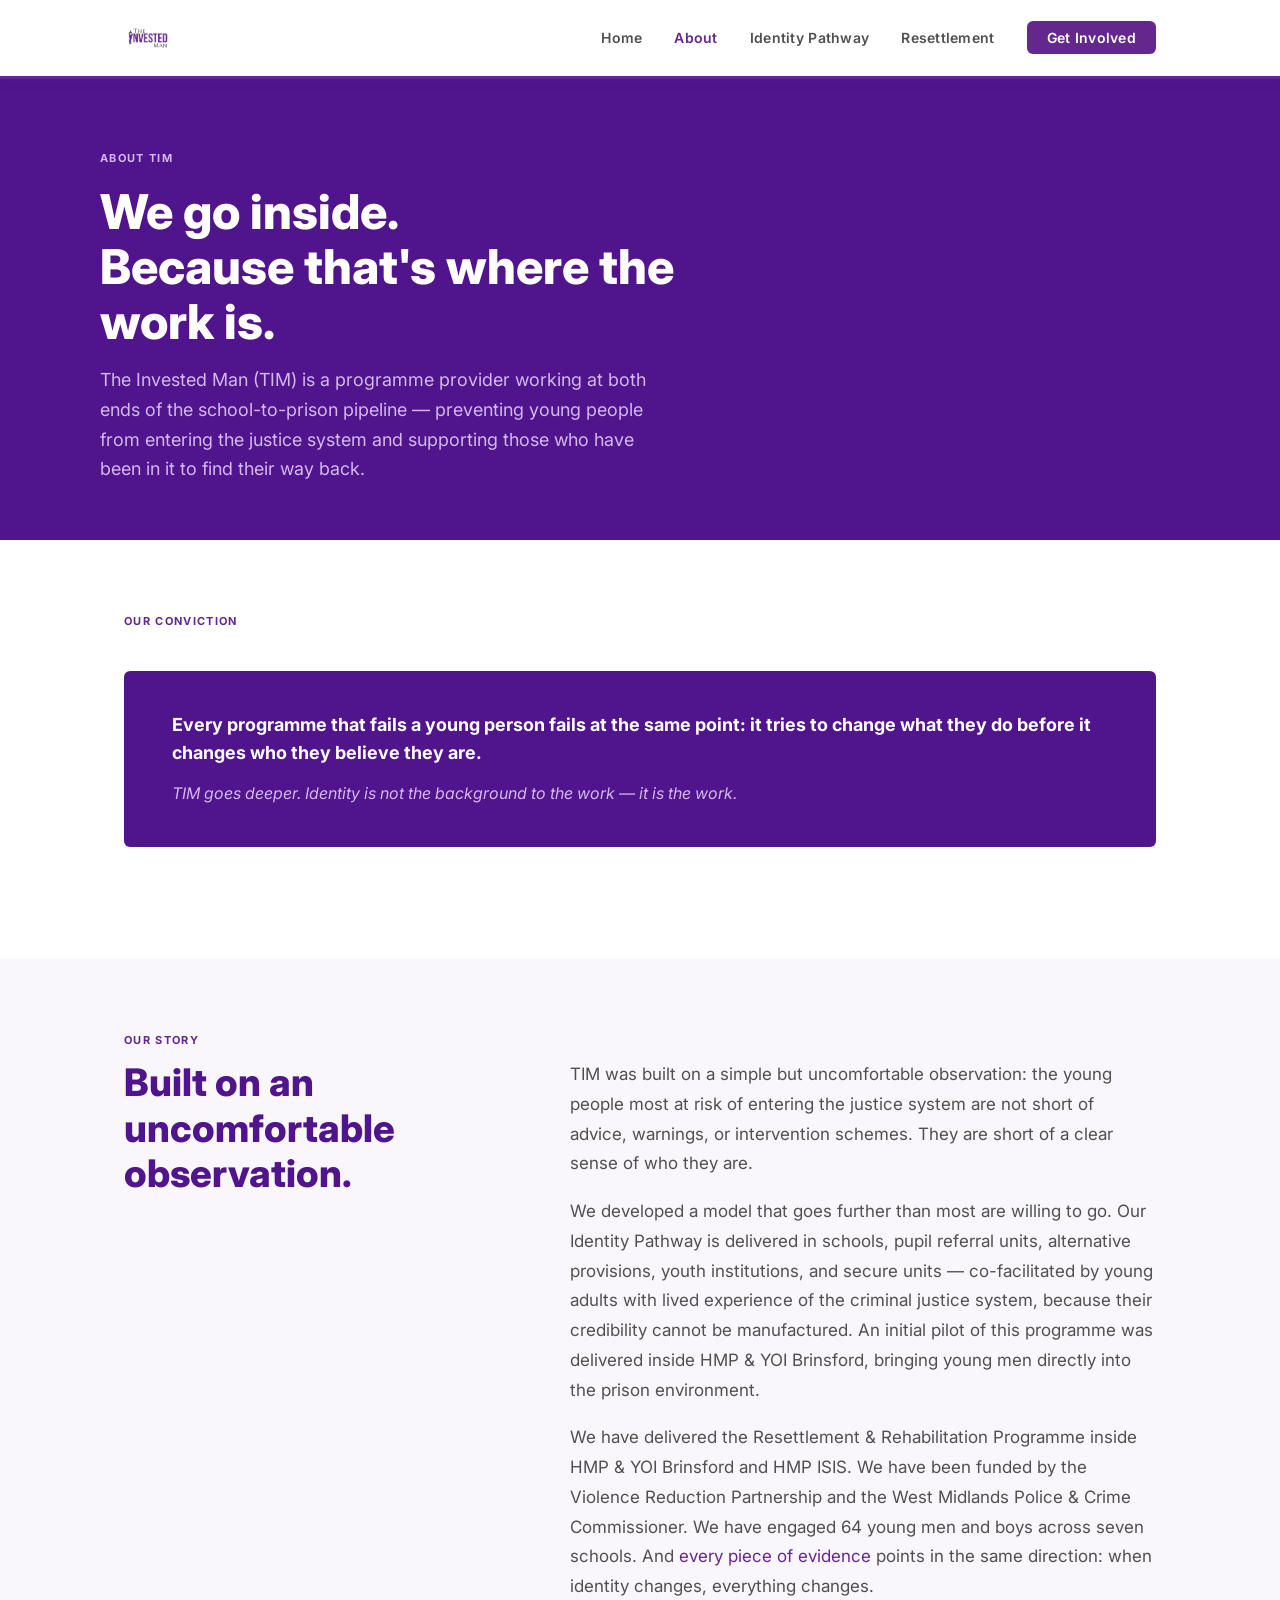
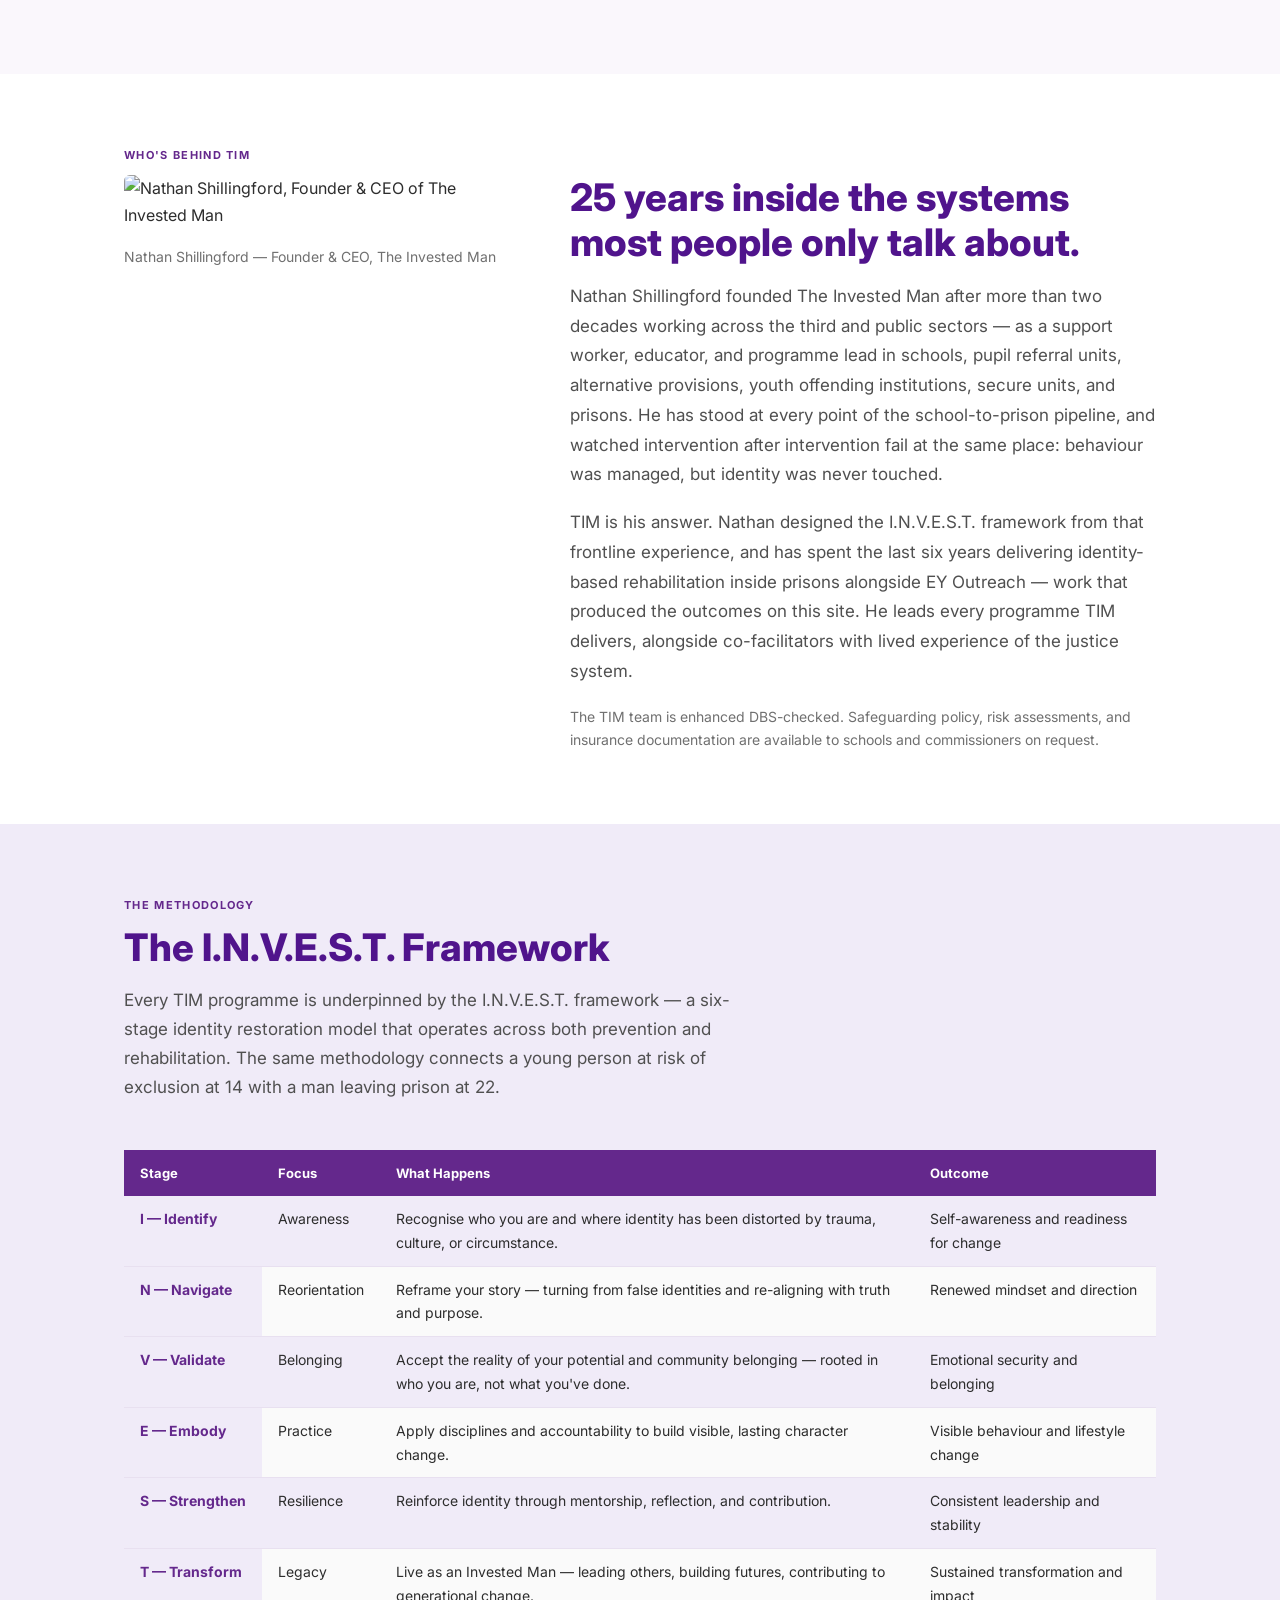
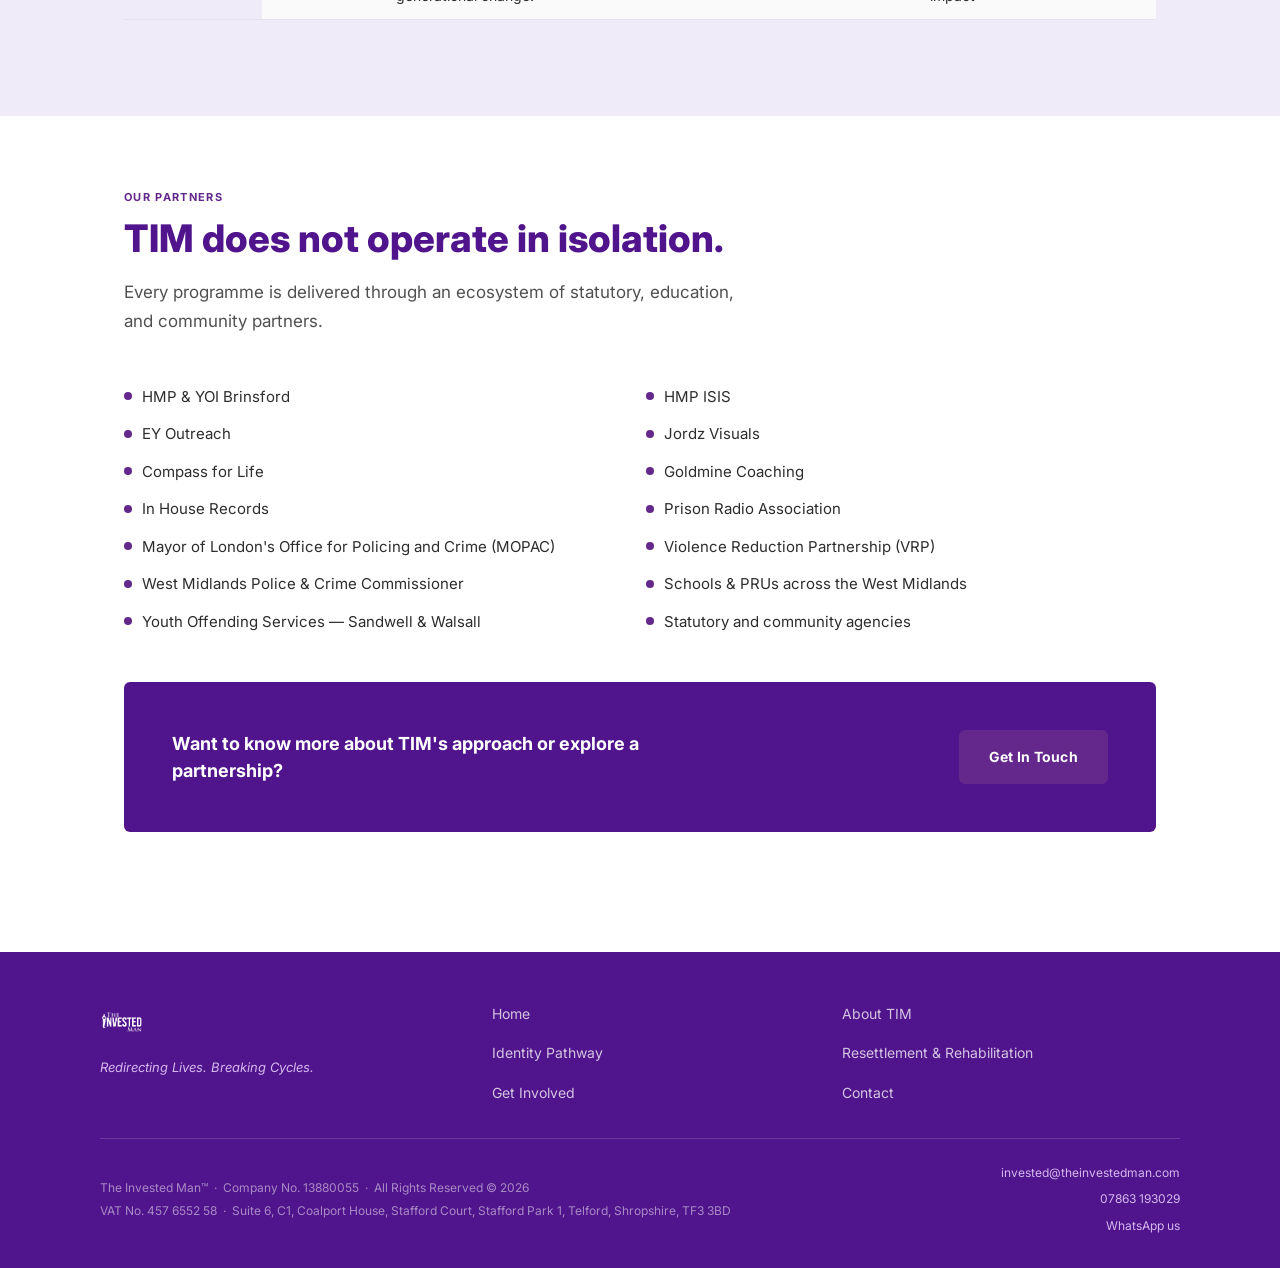
==== commit 89b5cbd0: "Update about.html" ====
--- a/about.html
+++ b/about.html
@@ -61,6 +61,31 @@
         </p>
         <p style="font-size:17px; color:var(--grey); line-height:1.75;">
           We have delivered the Resettlement &amp; Rehabilitation Programme inside HMP &amp; YOI Brinsford and HMP ISIS. We have been funded by the Violence Reduction Partnership and the West Midlands Police &amp; Crime Commissioner. We have engaged 64 young men and boys across seven schools. And <a href="evidence.html" style="color:var(--purple);">every piece of evidence</a> points in the same direction: when identity changes, everything changes.
+        </p>
+      </div>
+    </div>
+  </div>
+</section>
+
+<!-- FOUNDER -->
+<section class="section">
+  <div class="container">
+    <p class="section-label">Who's Behind TIM</p>
+    <div class="two-col-wide">
+      <div>
+        <img src="assets/images/nathan-shillingford.jpg" alt="Nathan Shillingford, Founder &amp; CEO of The Invested Man" style="width:100%; border-radius:var(--radius); margin-bottom:16px;">
+        <p style="font-size:14px; color:var(--mid-grey);">Nathan Shillingford — Founder &amp; CEO, The Invested Man</p>
+      </div>
+      <div>
+        <h2 class="section-title">25 years inside the systems most people only talk about.</h2>
+        <p style="font-size:17px; color:var(--grey); line-height:1.75; margin-bottom:18px;">
+          Nathan Shillingford founded The Invested Man after more than two decades working across the third and public sectors — as a support worker, educator, and programme lead in schools, pupil referral units, alternative provisions, youth offending institutions, secure units, and prisons. He has stood at every point of the school-to-prison pipeline, and watched intervention after intervention fail at the same place: behaviour was managed, but identity was never touched.
+        </p>
+        <p style="font-size:17px; color:var(--grey); line-height:1.75; margin-bottom:18px;">
+          TIM is his answer. Nathan designed the I.N.V.E.S.T. framework from that frontline experience, and has spent the last six years delivering identity-based rehabilitation inside prisons alongside EY Outreach — work that produced the outcomes on this site. He leads every programme TIM delivers, alongside co-facilitators with lived experience of the justice system.
+        </p>
+        <p style="font-size:14px; color:var(--mid-grey); line-height:1.7;">
+          The TIM team is enhanced DBS-checked. Safeguarding policy, risk assessments, and insurance documentation are available to schools and commissioners on request.
         </p>
       </div>
     </div>
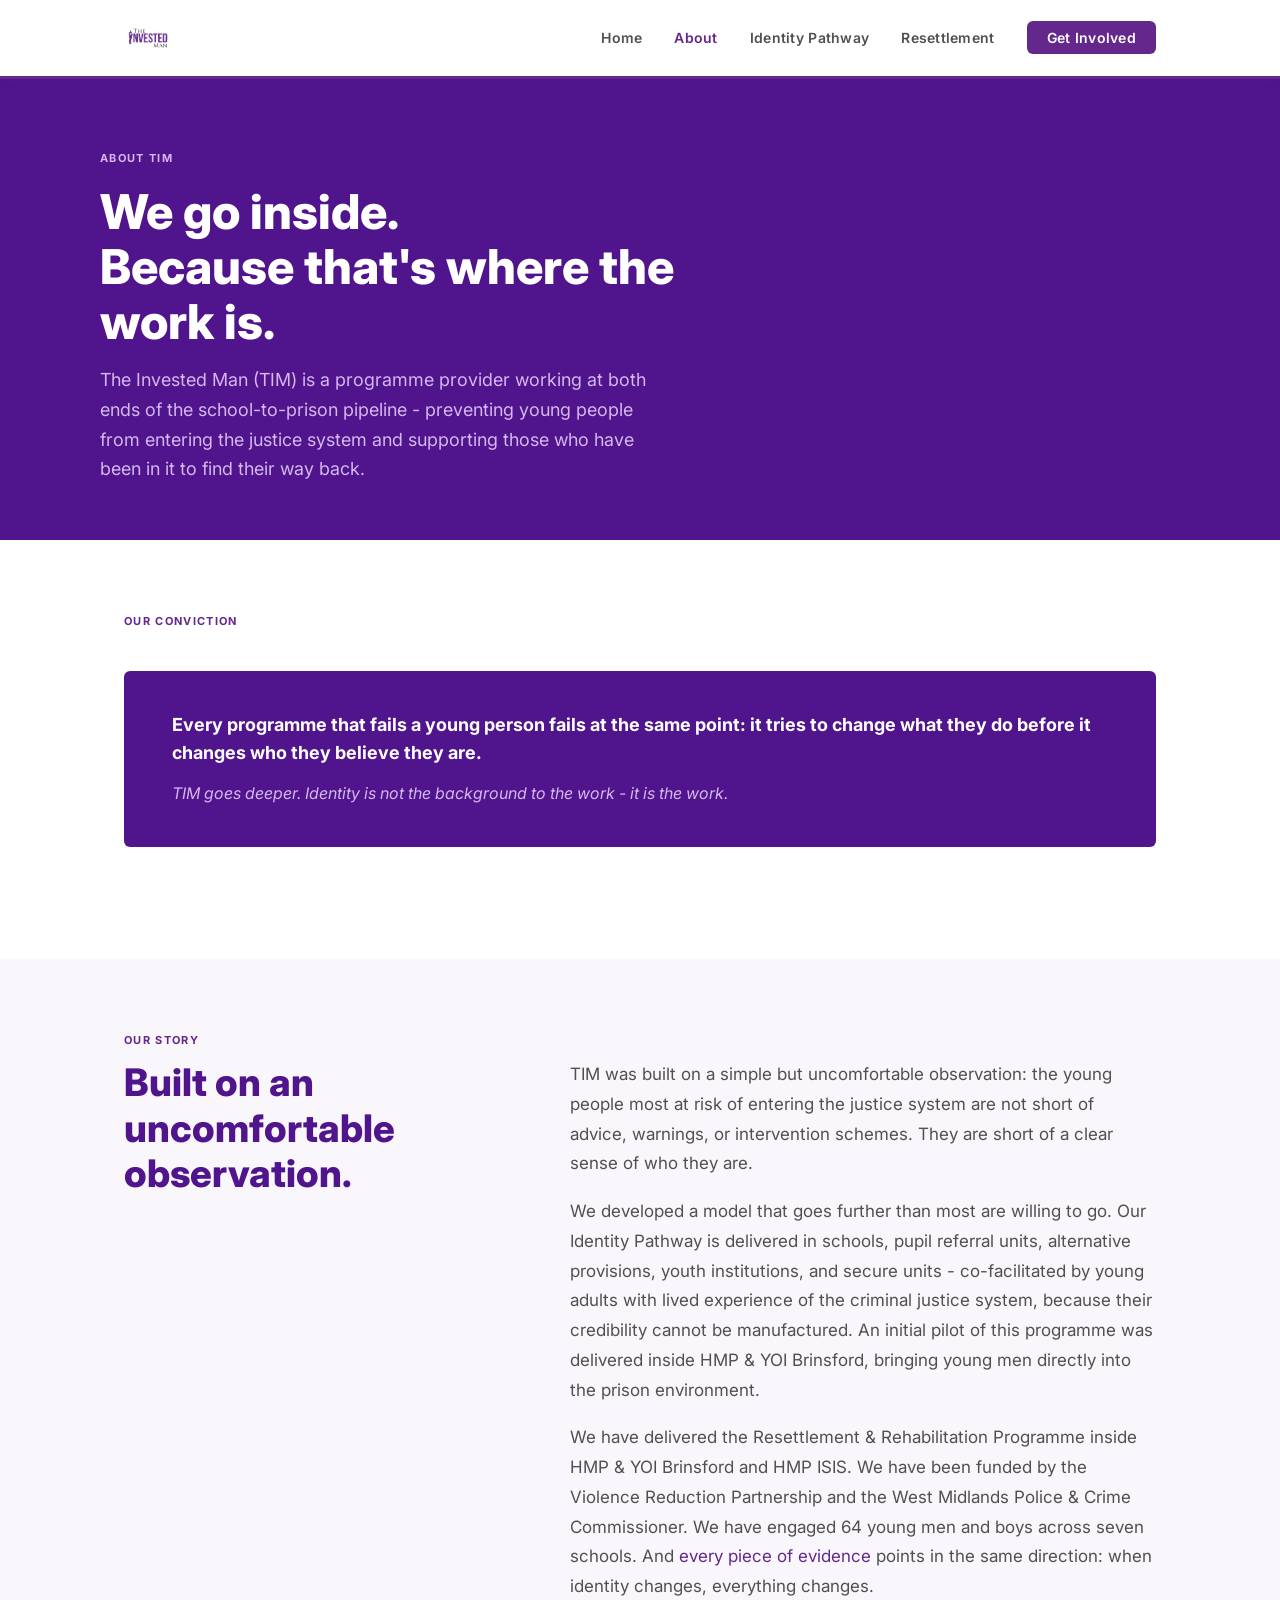
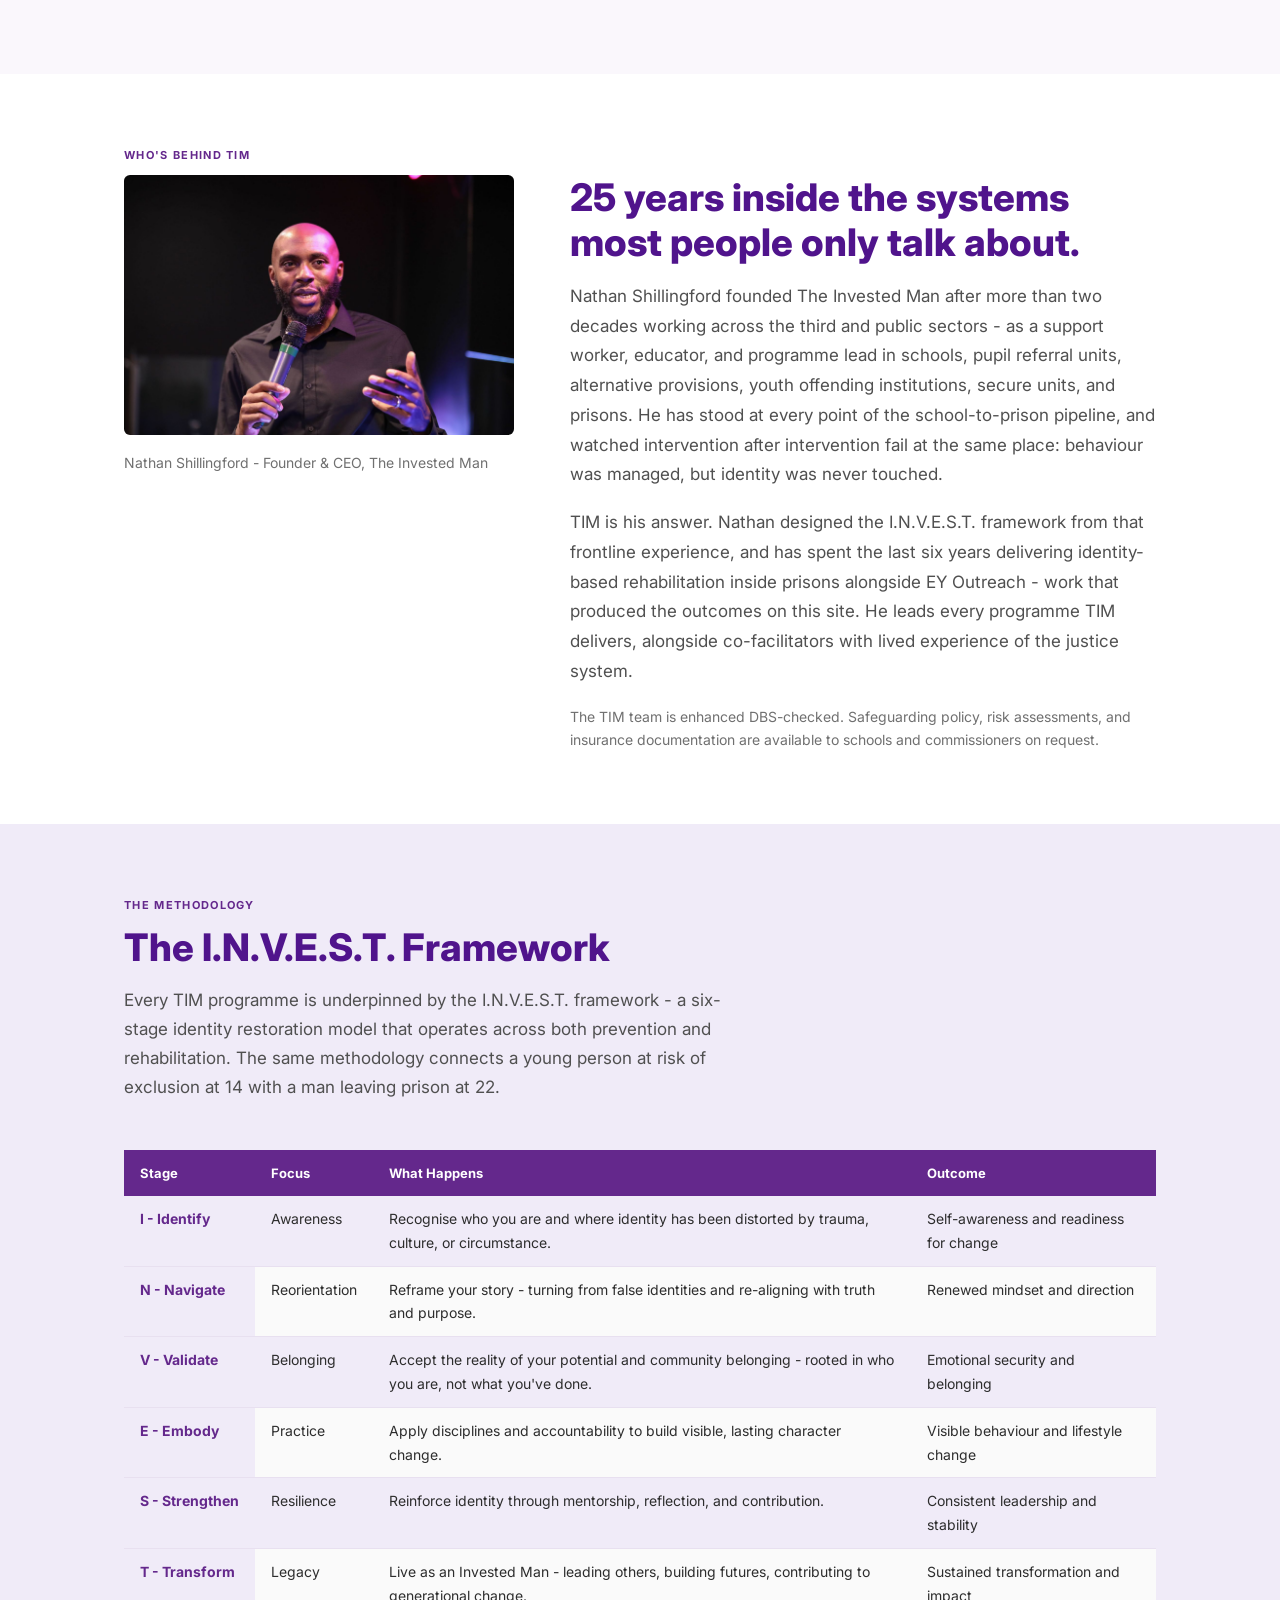
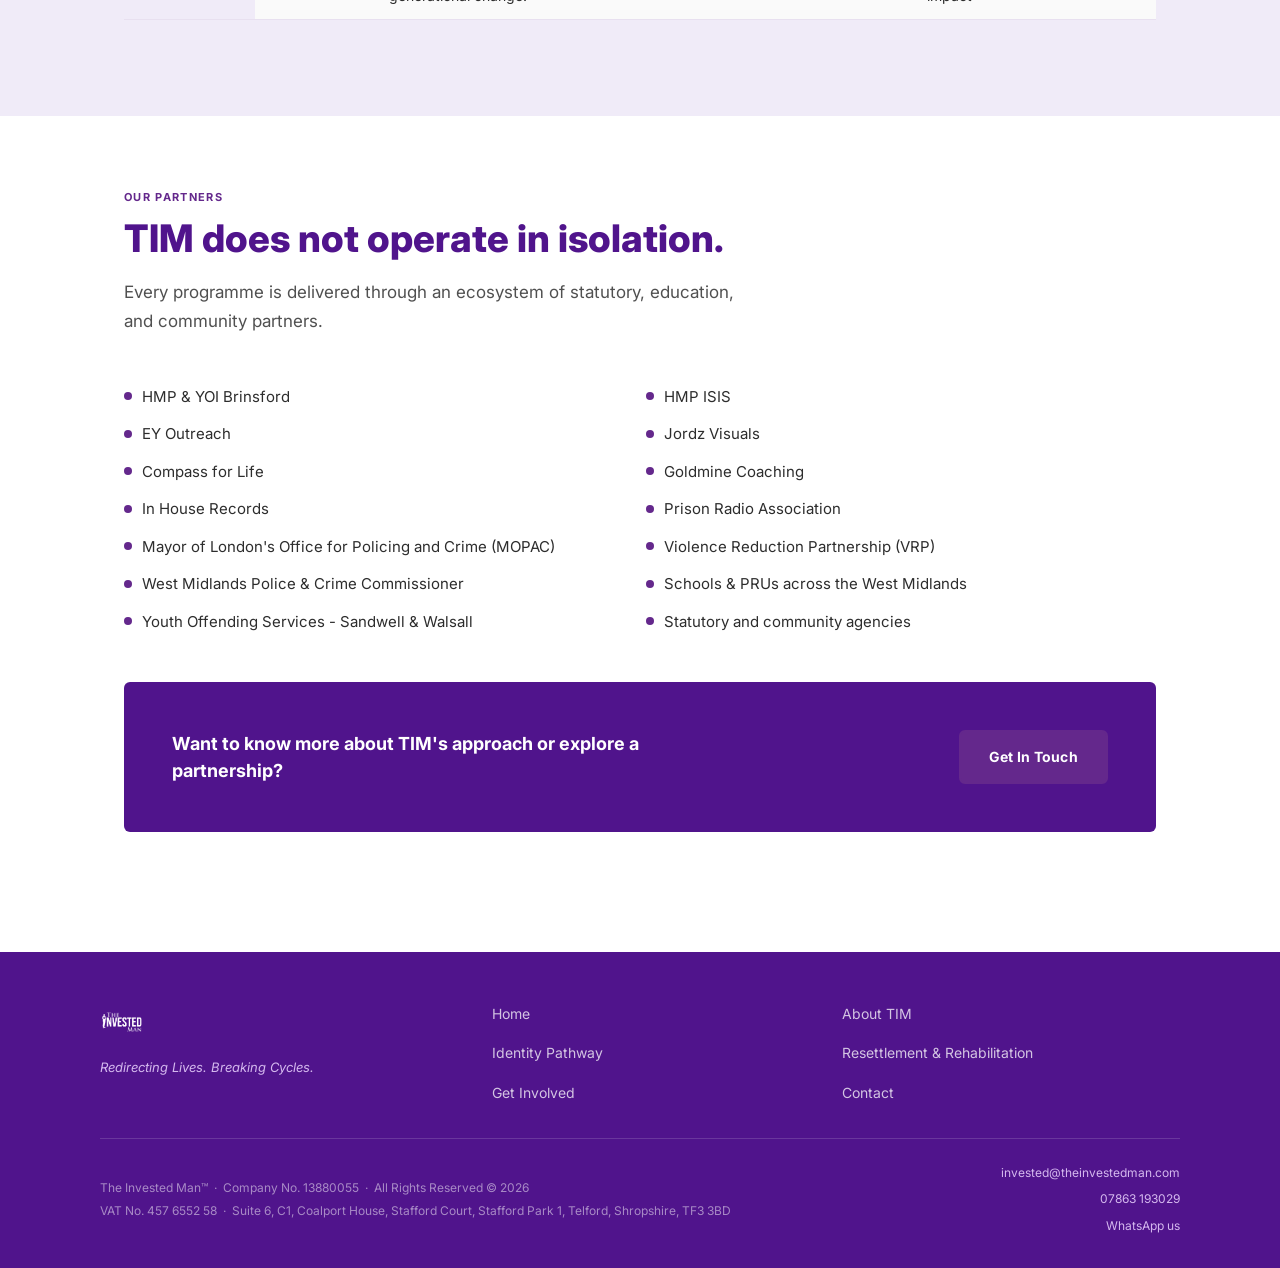
==== commit c4f95139: "removal of em dashes" ====
--- a/about.html
+++ b/about.html
@@ -3,7 +3,7 @@
 <head>
   <meta charset="UTF-8">
   <meta name="viewport" content="width=device-width, initial-scale=1.0">
-  <title>About TIM — The Invested Man</title>
+  <title>About TIM - The Invested Man</title>
   <meta name="description" content="TIM is a programme provider working at both ends of the school-to-prison pipeline. Our founding conviction: identity is the intervention.">
   <link rel="preconnect" href="https://fonts.googleapis.com">
   <link href="https://fonts.googleapis.com/css2?family=Inter:wght@400;500;600;700;800&display=swap" rel="stylesheet">
@@ -29,7 +29,7 @@
   <div class="page-hero-inner">
     <span class="hero-label">About TIM</span>
     <h1>We go inside.<br>Because that's where the work is.</h1>
-    <p>The Invested Man (TIM) is a programme provider working at both ends of the school-to-prison pipeline — preventing young people from entering the justice system and supporting those who have been in it to find their way back.</p>
+    <p>The Invested Man (TIM) is a programme provider working at both ends of the school-to-prison pipeline - preventing young people from entering the justice system and supporting those who have been in it to find their way back.</p>
   </div>
 </section>
 
@@ -39,7 +39,7 @@
     <p class="section-label">Our Conviction</p>
     <div class="conviction">
       <p>Every programme that fails a young person fails at the same point: it tries to change what they do before it changes who they believe they are.</p>
-      <p>TIM goes deeper. Identity is not the background to the work — it is the work.</p>
+      <p>TIM goes deeper. Identity is not the background to the work - it is the work.</p>
     </div>
   </div>
 </section>
@@ -57,7 +57,7 @@
           TIM was built on a simple but uncomfortable observation: the young people most at risk of entering the justice system are not short of advice, warnings, or intervention schemes. They are short of a clear sense of who they are.
         </p>
         <p style="font-size:17px; color:var(--grey); line-height:1.75; margin-bottom:18px;">
-          We developed a model that goes further than most are willing to go. Our Identity Pathway is delivered in schools, pupil referral units, alternative provisions, youth institutions, and secure units — co-facilitated by young adults with lived experience of the criminal justice system, because their credibility cannot be manufactured. An initial pilot of this programme was delivered inside HMP &amp; YOI Brinsford, bringing young men directly into the prison environment.
+          We developed a model that goes further than most are willing to go. Our Identity Pathway is delivered in schools, pupil referral units, alternative provisions, youth institutions, and secure units - co-facilitated by young adults with lived experience of the criminal justice system, because their credibility cannot be manufactured. An initial pilot of this programme was delivered inside HMP &amp; YOI Brinsford, bringing young men directly into the prison environment.
         </p>
         <p style="font-size:17px; color:var(--grey); line-height:1.75;">
           We have delivered the Resettlement &amp; Rehabilitation Programme inside HMP &amp; YOI Brinsford and HMP ISIS. We have been funded by the Violence Reduction Partnership and the West Midlands Police &amp; Crime Commissioner. We have engaged 64 young men and boys across seven schools. And <a href="evidence.html" style="color:var(--purple);">every piece of evidence</a> points in the same direction: when identity changes, everything changes.
@@ -74,15 +74,15 @@
     <div class="two-col-wide">
       <div>
         <img src="assets/images/nathan-shillingford.jpg" alt="Nathan Shillingford, Founder &amp; CEO of The Invested Man" style="width:100%; border-radius:var(--radius); margin-bottom:16px;">
-        <p style="font-size:14px; color:var(--mid-grey);">Nathan Shillingford — Founder &amp; CEO, The Invested Man</p>
+        <p style="font-size:14px; color:var(--mid-grey);">Nathan Shillingford - Founder &amp; CEO, The Invested Man</p>
       </div>
       <div>
         <h2 class="section-title">25 years inside the systems most people only talk about.</h2>
         <p style="font-size:17px; color:var(--grey); line-height:1.75; margin-bottom:18px;">
-          Nathan Shillingford founded The Invested Man after more than two decades working across the third and public sectors — as a support worker, educator, and programme lead in schools, pupil referral units, alternative provisions, youth offending institutions, secure units, and prisons. He has stood at every point of the school-to-prison pipeline, and watched intervention after intervention fail at the same place: behaviour was managed, but identity was never touched.
+          Nathan Shillingford founded The Invested Man after more than two decades working across the third and public sectors - as a support worker, educator, and programme lead in schools, pupil referral units, alternative provisions, youth offending institutions, secure units, and prisons. He has stood at every point of the school-to-prison pipeline, and watched intervention after intervention fail at the same place: behaviour was managed, but identity was never touched.
         </p>
         <p style="font-size:17px; color:var(--grey); line-height:1.75; margin-bottom:18px;">
-          TIM is his answer. Nathan designed the I.N.V.E.S.T. framework from that frontline experience, and has spent the last six years delivering identity-based rehabilitation inside prisons alongside EY Outreach — work that produced the outcomes on this site. He leads every programme TIM delivers, alongside co-facilitators with lived experience of the justice system.
+          TIM is his answer. Nathan designed the I.N.V.E.S.T. framework from that frontline experience, and has spent the last six years delivering identity-based rehabilitation inside prisons alongside EY Outreach - work that produced the outcomes on this site. He leads every programme TIM delivers, alongside co-facilitators with lived experience of the justice system.
         </p>
         <p style="font-size:14px; color:var(--mid-grey); line-height:1.7;">
           The TIM team is enhanced DBS-checked. Safeguarding policy, risk assessments, and insurance documentation are available to schools and commissioners on request.
@@ -97,18 +97,18 @@
   <div class="container">
     <p class="section-label">The Methodology</p>
     <h2 class="section-title">The I.N.V.E.S.T. Framework</h2>
-    <p class="section-intro">Every TIM programme is underpinned by the I.N.V.E.S.T. framework — a six-stage identity restoration model that operates across both prevention and rehabilitation. The same methodology connects a young person at risk of exclusion at 14 with a man leaving prison at 22.</p>
+    <p class="section-intro">Every TIM programme is underpinned by the I.N.V.E.S.T. framework - a six-stage identity restoration model that operates across both prevention and rehabilitation. The same methodology connects a young person at risk of exclusion at 14 with a man leaving prison at 22.</p>
     <table class="invest-table">
       <thead>
         <tr><th>Stage</th><th>Focus</th><th>What Happens</th><th>Outcome</th></tr>
       </thead>
       <tbody>
-        <tr><td>I — Identify</td><td>Awareness</td><td>Recognise who you are and where identity has been distorted by trauma, culture, or circumstance.</td><td>Self-awareness and readiness for change</td></tr>
-        <tr><td>N — Navigate</td><td>Reorientation</td><td>Reframe your story — turning from false identities and re-aligning with truth and purpose.</td><td>Renewed mindset and direction</td></tr>
-        <tr><td>V — Validate</td><td>Belonging</td><td>Accept the reality of your potential and community belonging — rooted in who you are, not what you've done.</td><td>Emotional security and belonging</td></tr>
-        <tr><td>E — Embody</td><td>Practice</td><td>Apply disciplines and accountability to build visible, lasting character change.</td><td>Visible behaviour and lifestyle change</td></tr>
-        <tr><td>S — Strengthen</td><td>Resilience</td><td>Reinforce identity through mentorship, reflection, and contribution.</td><td>Consistent leadership and stability</td></tr>
-        <tr><td>T — Transform</td><td>Legacy</td><td>Live as an Invested Man — leading others, building futures, contributing to generational change.</td><td>Sustained transformation and impact</td></tr>
+        <tr><td>I - Identify</td><td>Awareness</td><td>Recognise who you are and where identity has been distorted by trauma, culture, or circumstance.</td><td>Self-awareness and readiness for change</td></tr>
+        <tr><td>N - Navigate</td><td>Reorientation</td><td>Reframe your story - turning from false identities and re-aligning with truth and purpose.</td><td>Renewed mindset and direction</td></tr>
+        <tr><td>V - Validate</td><td>Belonging</td><td>Accept the reality of your potential and community belonging - rooted in who you are, not what you've done.</td><td>Emotional security and belonging</td></tr>
+        <tr><td>E - Embody</td><td>Practice</td><td>Apply disciplines and accountability to build visible, lasting character change.</td><td>Visible behaviour and lifestyle change</td></tr>
+        <tr><td>S - Strengthen</td><td>Resilience</td><td>Reinforce identity through mentorship, reflection, and contribution.</td><td>Consistent leadership and stability</td></tr>
+        <tr><td>T - Transform</td><td>Legacy</td><td>Live as an Invested Man - leading others, building futures, contributing to generational change.</td><td>Sustained transformation and impact</td></tr>
       </tbody>
     </table>
   </div>
@@ -133,7 +133,7 @@
       <li>Violence Reduction Partnership (VRP)</li>
       <li>West Midlands Police &amp; Crime Commissioner</li>
       <li>Schools &amp; PRUs across the West Midlands</li>
-      <li>Youth Offending Services — Sandwell &amp; Walsall</li>
+      <li>Youth Offending Services - Sandwell &amp; Walsall</li>
       <li>Statutory and community agencies</li>
     </ul>
     <div class="cta-block">
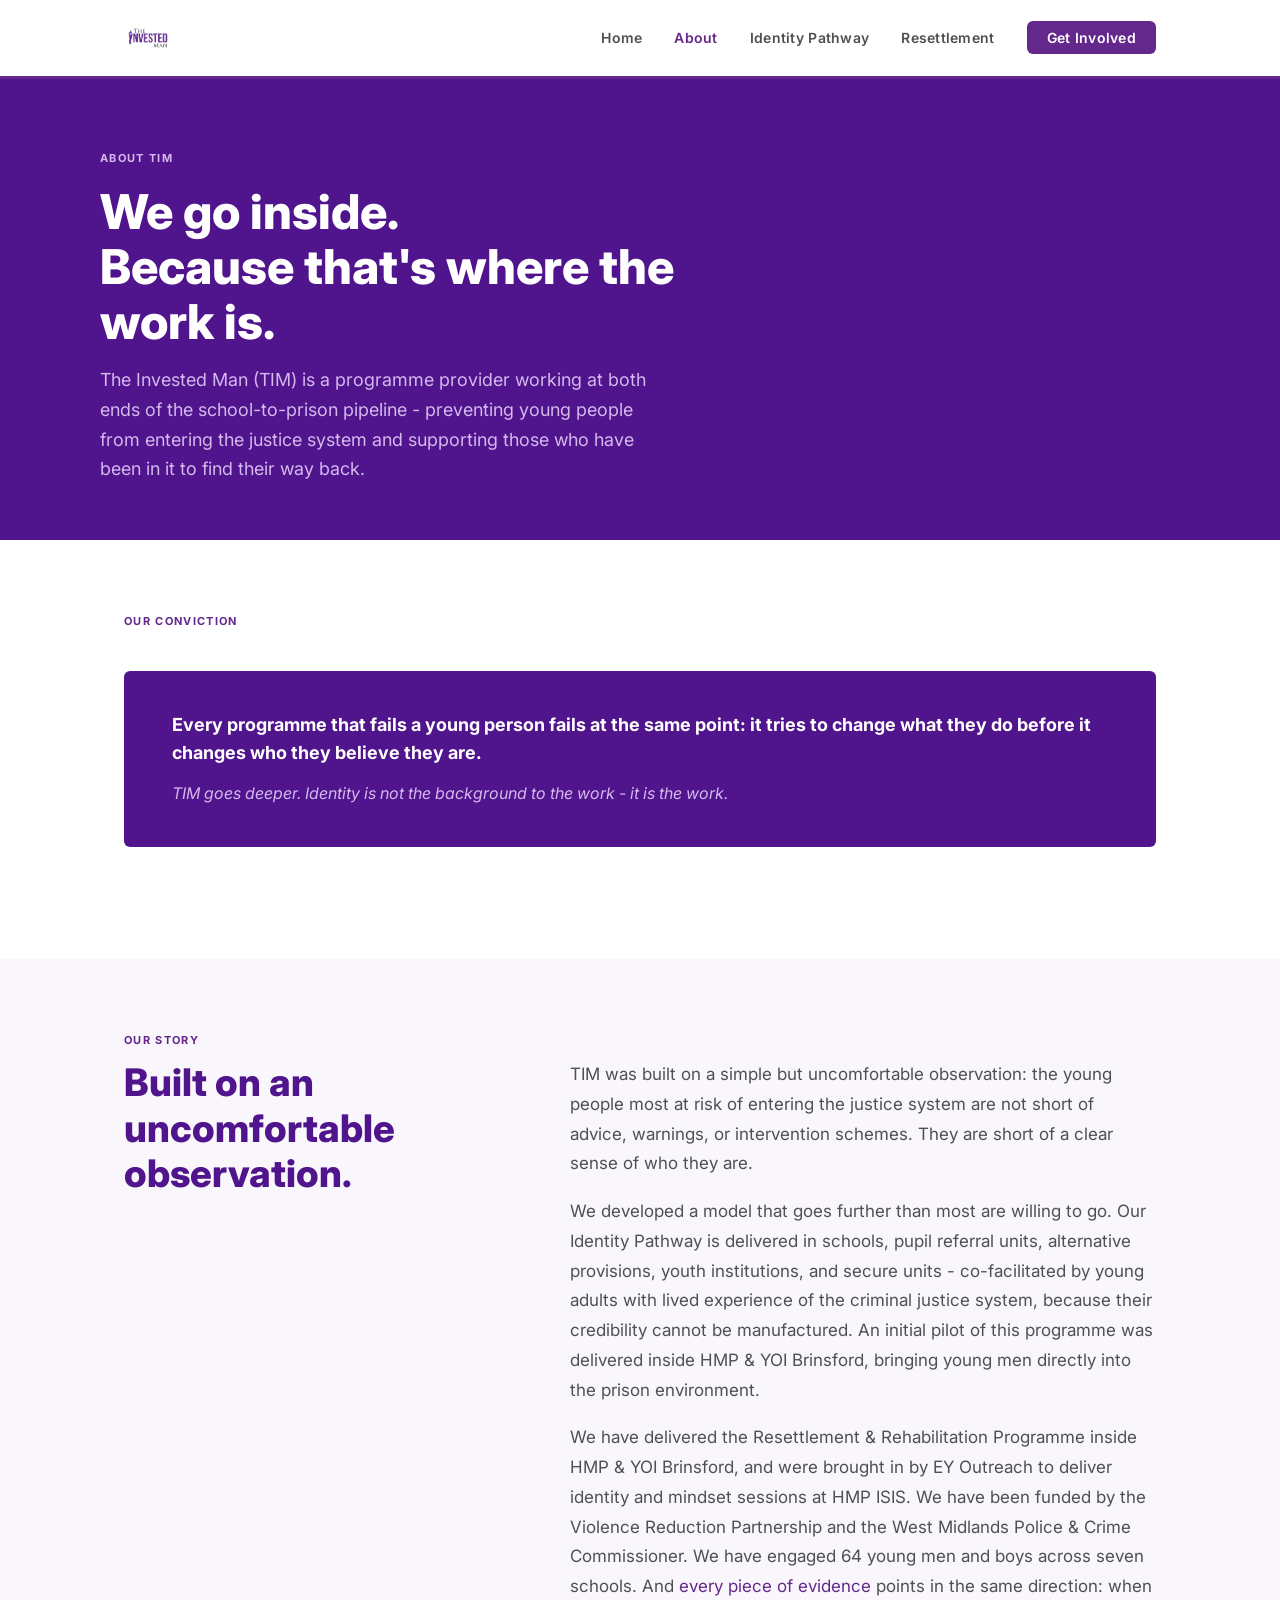
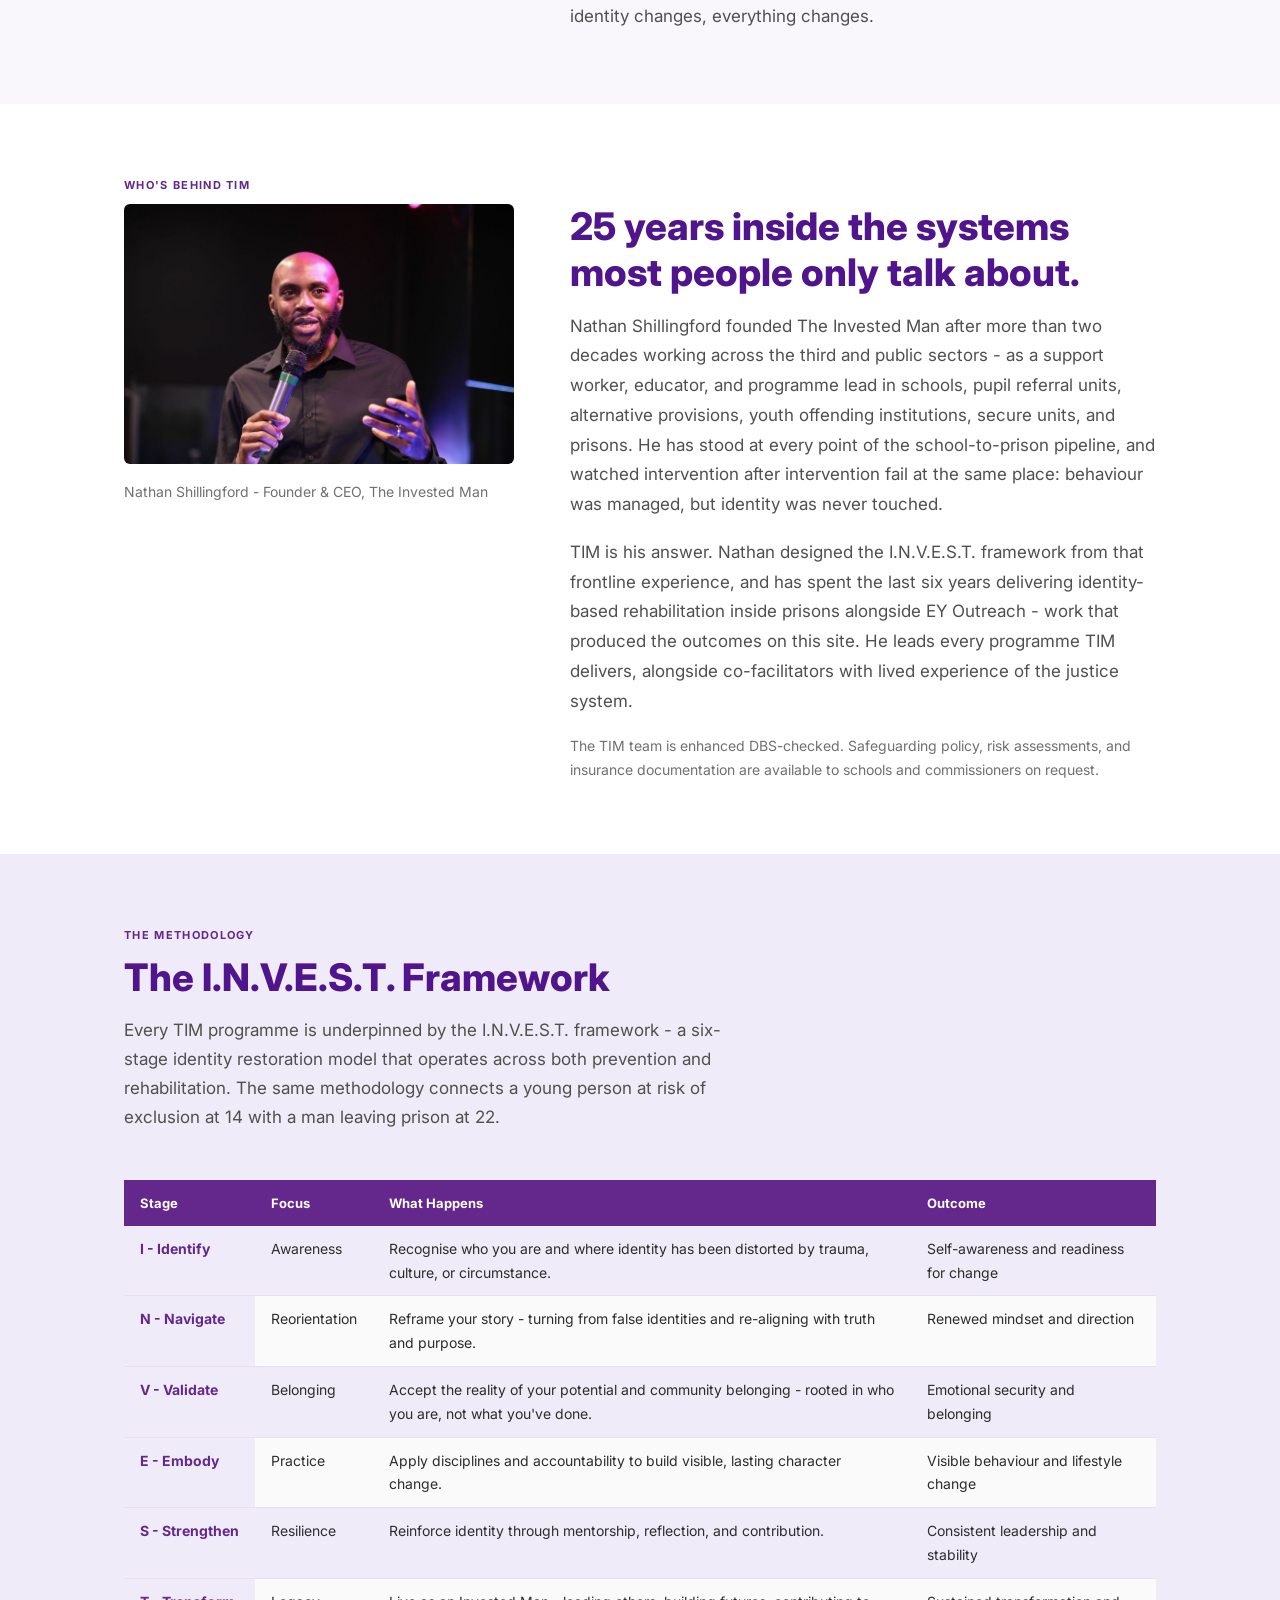
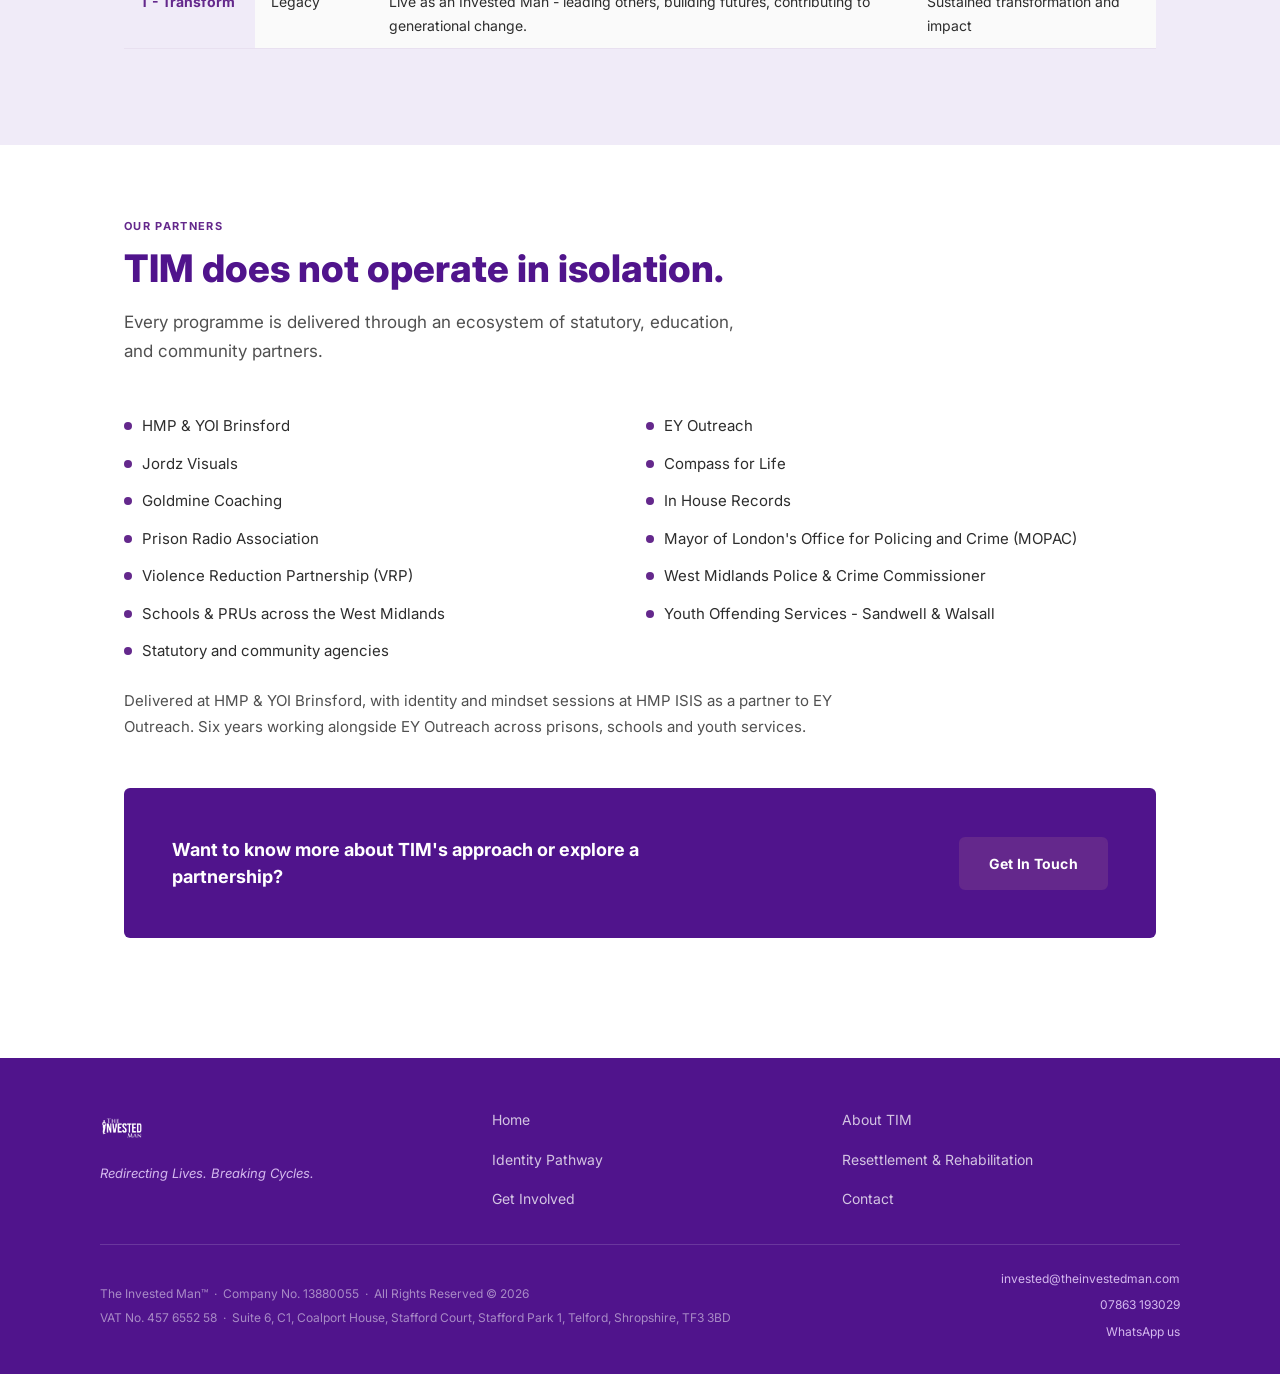
==== commit e812630f: "Correct ISIS framing, add accountable body and stage three story" ====
--- a/about.html
+++ b/about.html
@@ -60,7 +60,7 @@
           We developed a model that goes further than most are willing to go. Our Identity Pathway is delivered in schools, pupil referral units, alternative provisions, youth institutions, and secure units - co-facilitated by young adults with lived experience of the criminal justice system, because their credibility cannot be manufactured. An initial pilot of this programme was delivered inside HMP &amp; YOI Brinsford, bringing young men directly into the prison environment.
         </p>
         <p style="font-size:17px; color:var(--grey); line-height:1.75;">
-          We have delivered the Resettlement &amp; Rehabilitation Programme inside HMP &amp; YOI Brinsford and HMP ISIS. We have been funded by the Violence Reduction Partnership and the West Midlands Police &amp; Crime Commissioner. We have engaged 64 young men and boys across seven schools. And <a href="evidence.html" style="color:var(--purple);">every piece of evidence</a> points in the same direction: when identity changes, everything changes.
+          We have delivered the Resettlement &amp; Rehabilitation Programme inside HMP &amp; YOI Brinsford, and were brought in by EY Outreach to deliver identity and mindset sessions at HMP ISIS. We have been funded by the Violence Reduction Partnership and the West Midlands Police &amp; Crime Commissioner. We have engaged 64 young men and boys across seven schools. And <a href="evidence.html" style="color:var(--purple);">every piece of evidence</a> points in the same direction: when identity changes, everything changes.
         </p>
       </div>
     </div>
@@ -122,7 +122,6 @@
     <p class="section-intro">Every programme is delivered through an ecosystem of statutory, education, and community partners.</p>
     <ul class="partners-list">
       <li>HMP &amp; YOI Brinsford</li>
-      <li>HMP ISIS</li>
       <li>EY Outreach</li>
       <li>Jordz Visuals</li>
       <li>Compass for Life</li>
@@ -136,6 +135,9 @@
       <li>Youth Offending Services - Sandwell &amp; Walsall</li>
       <li>Statutory and community agencies</li>
     </ul>
+    <p style="font-size:15px; color:var(--grey); line-height:1.75; max-width:720px; margin-top:24px;">
+      Delivered at HMP &amp; YOI Brinsford, with identity and mindset sessions at HMP ISIS as a partner to EY Outreach. Six years working alongside EY Outreach across prisons, schools and youth services.
+    </p>
     <div class="cta-block">
       <p>Want to know more about TIM's approach or explore a partnership?</p>
       <a href="get-involved.html" class="btn btn-primary">Get In Touch</a>
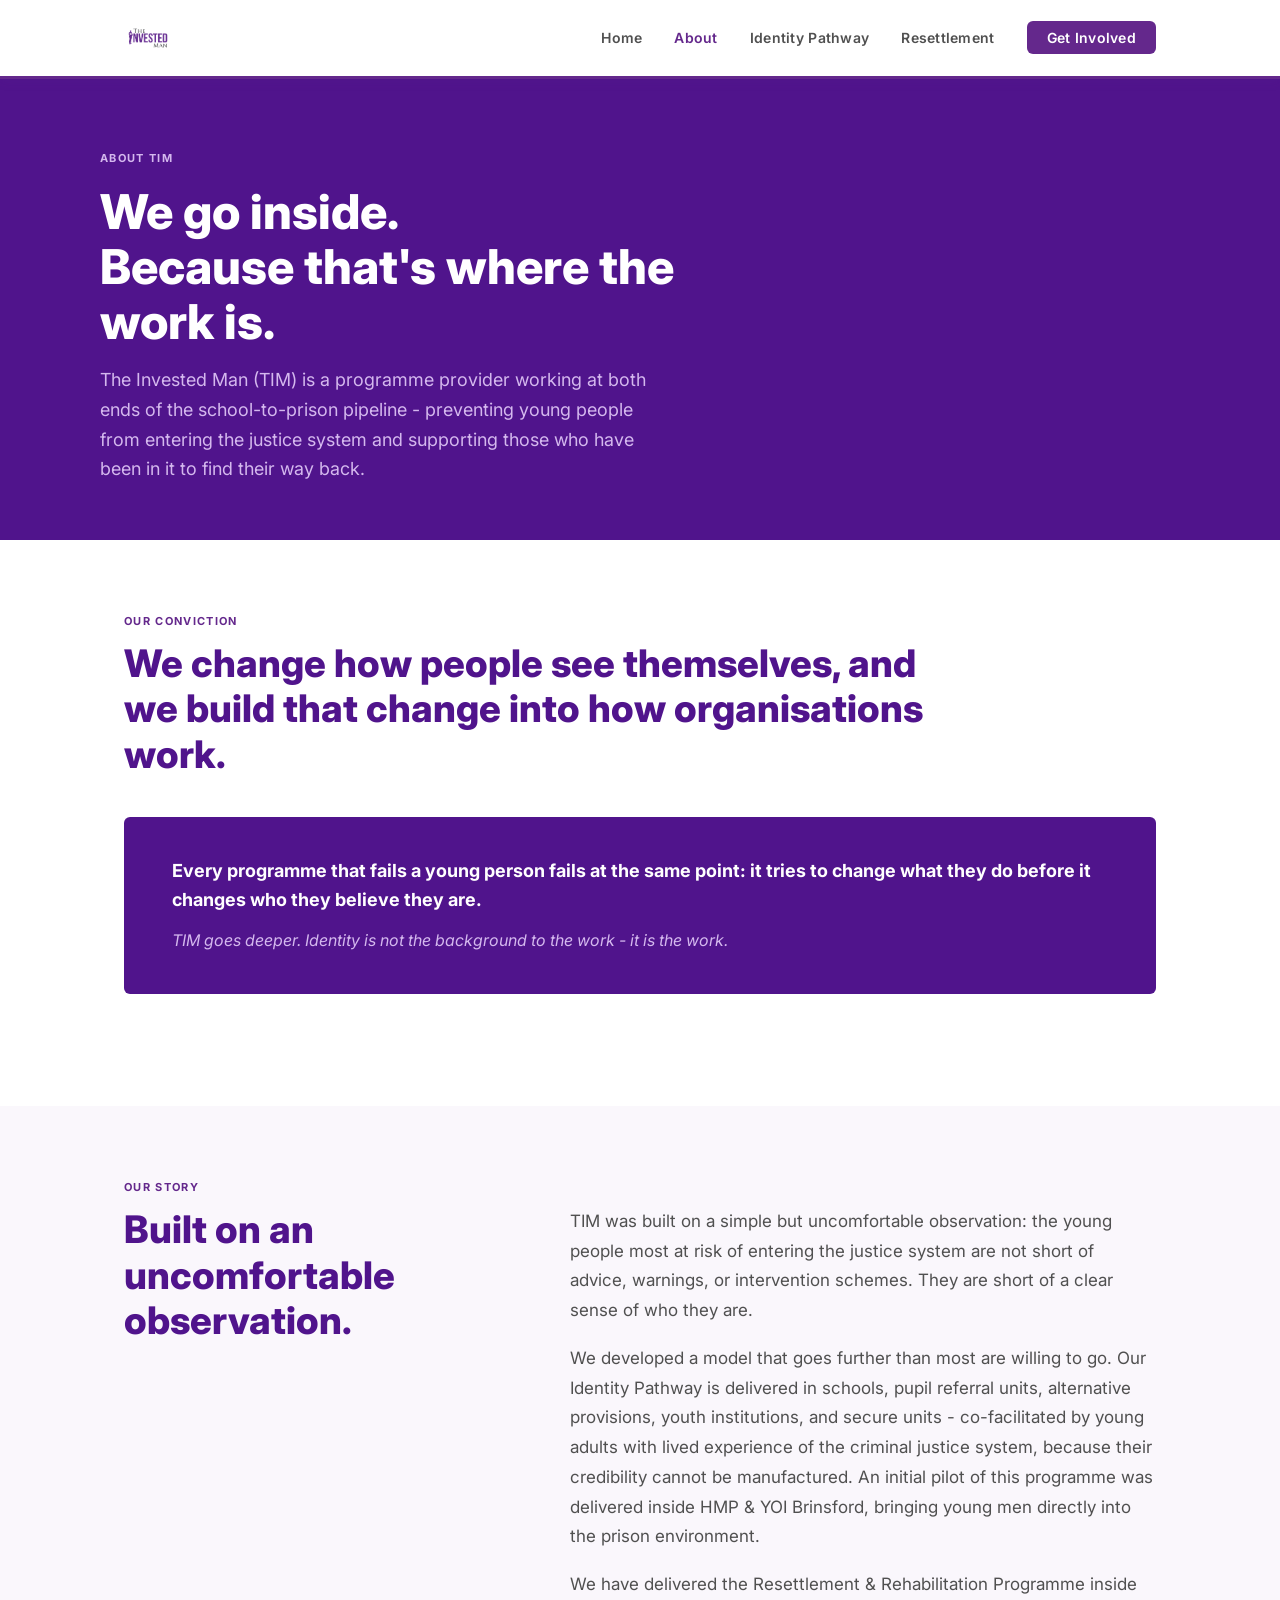
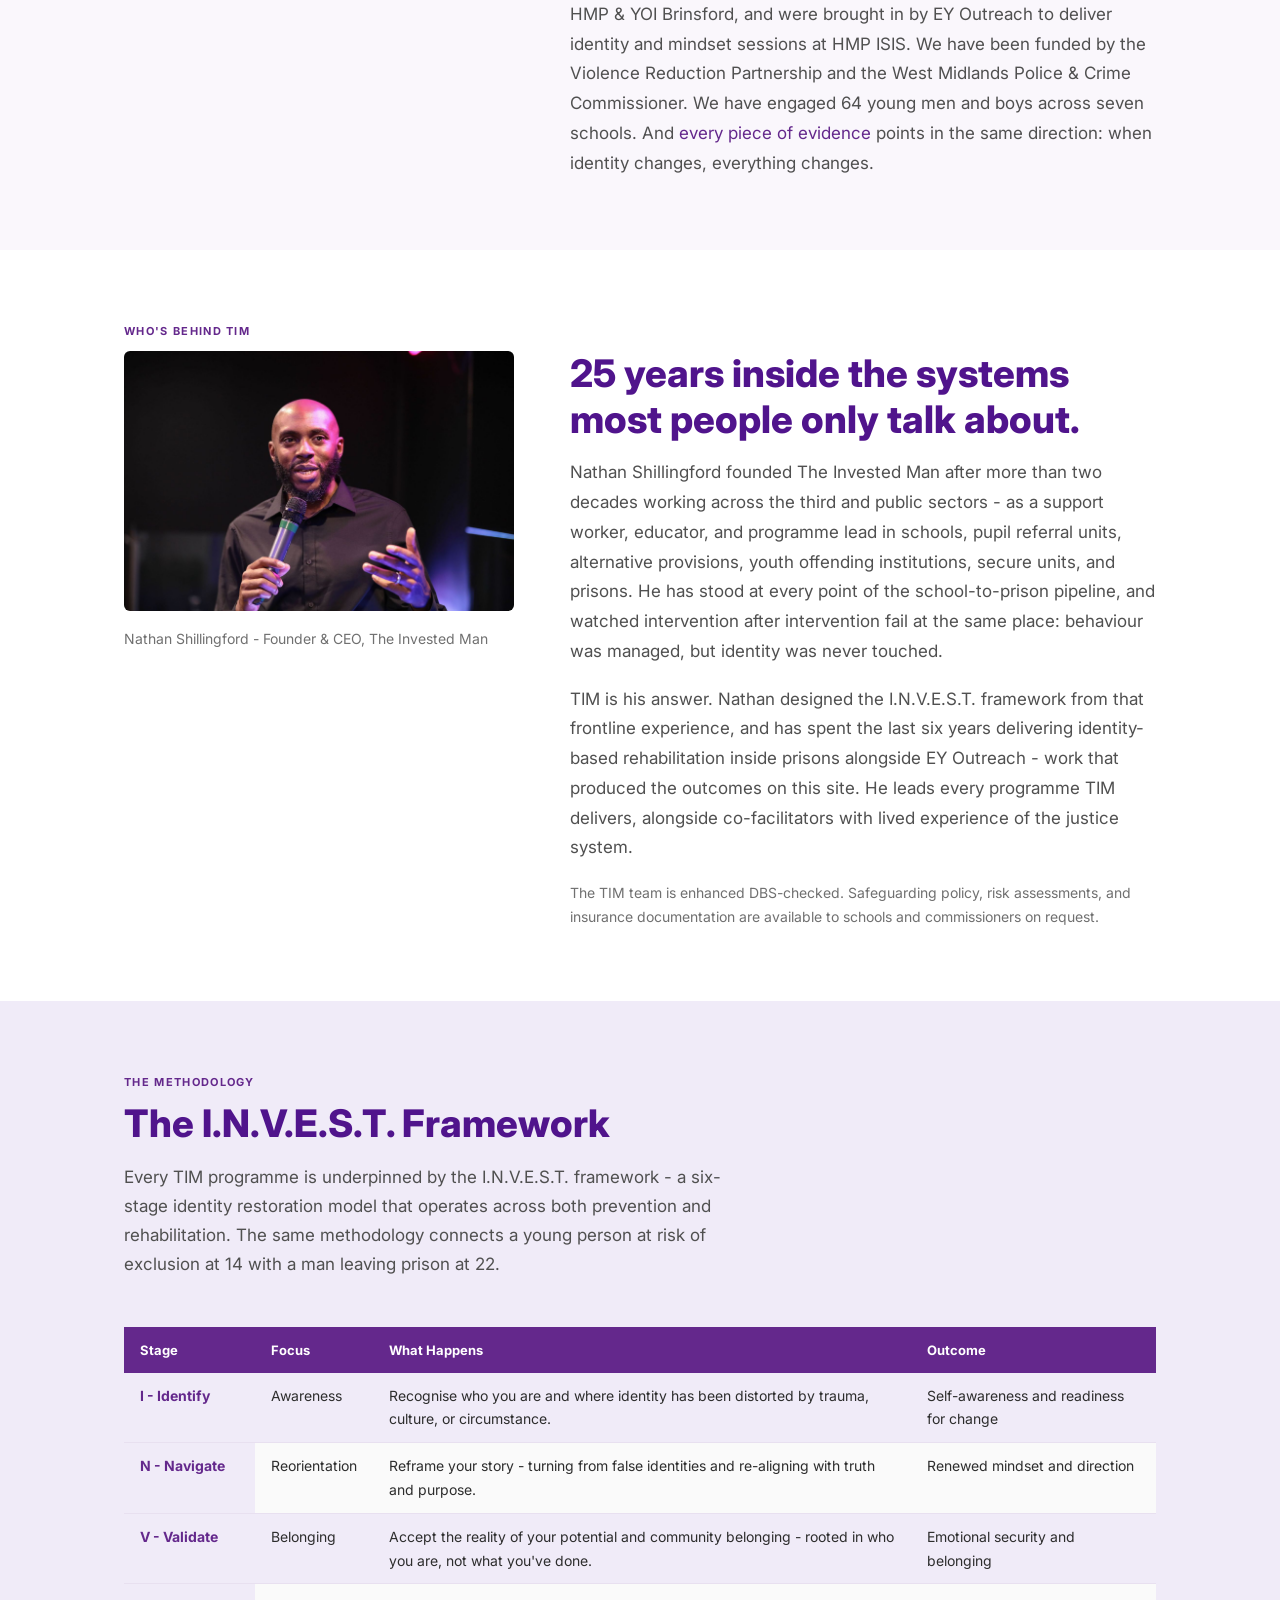
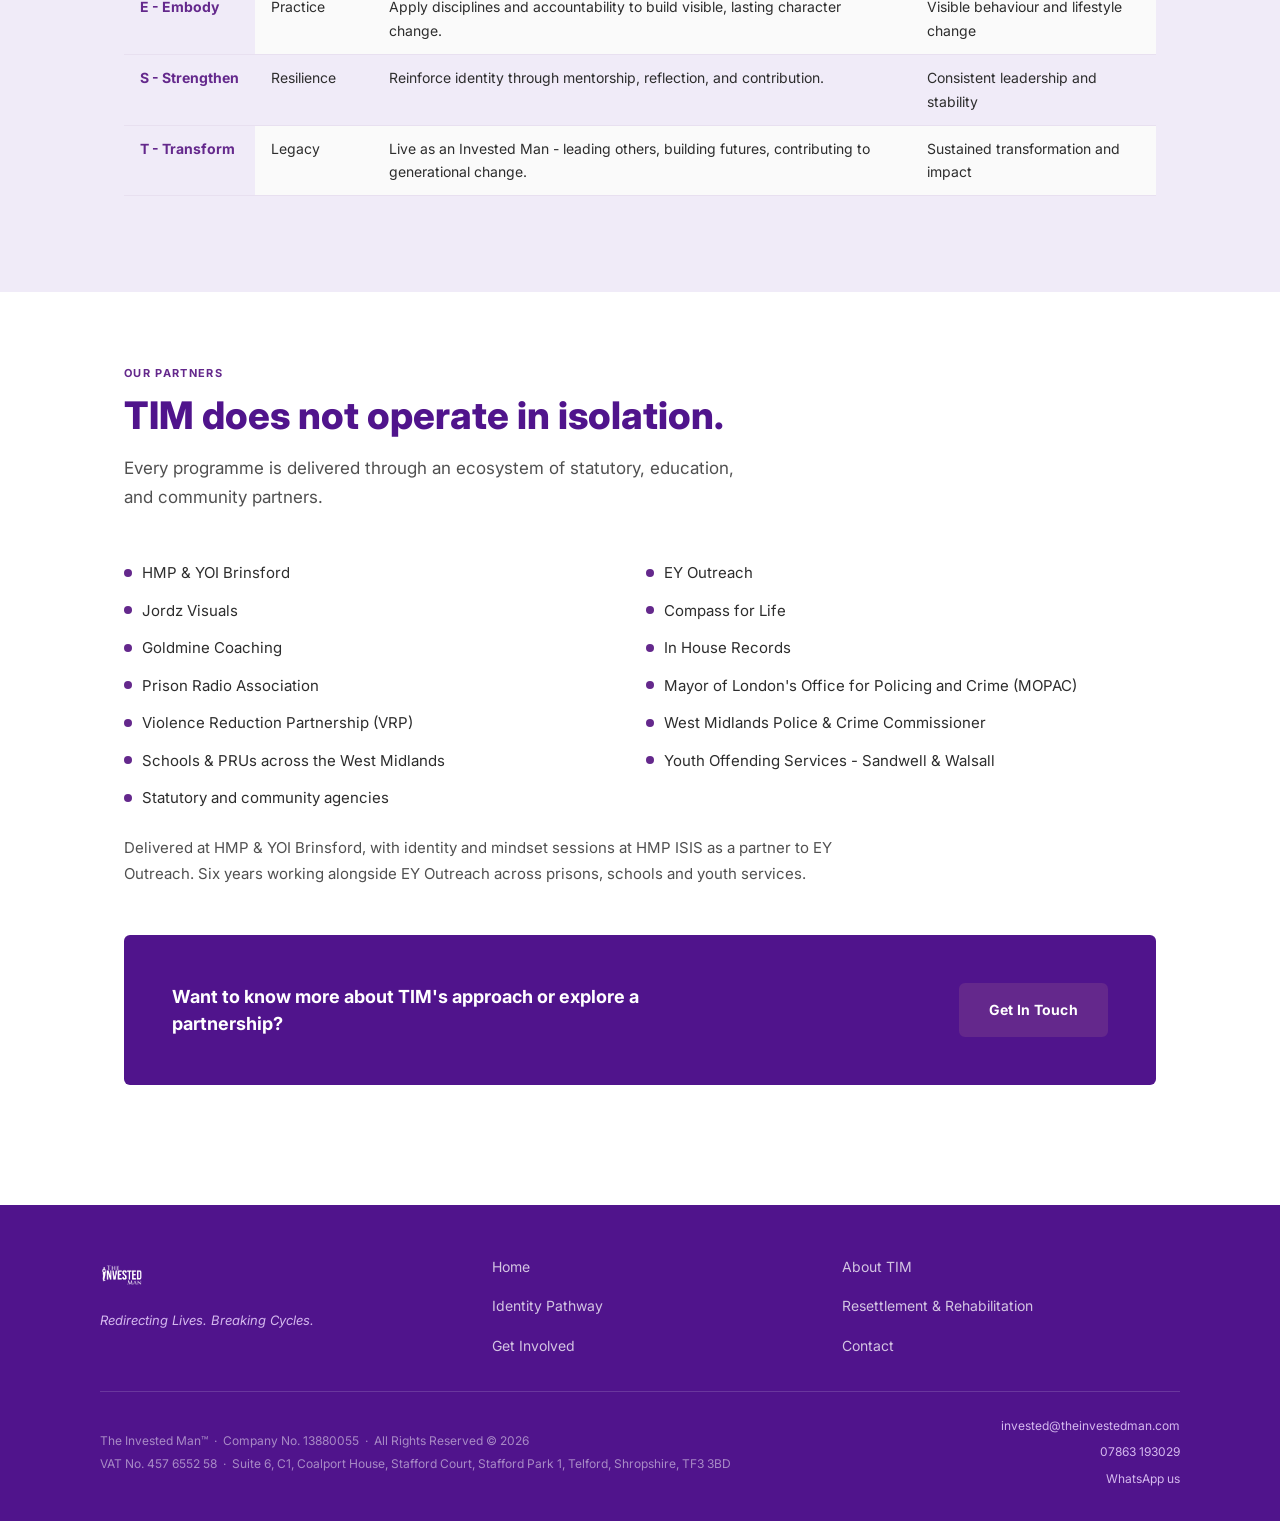
==== commit 526a5d1e: "Update about.html" ====
--- a/about.html
+++ b/about.html
@@ -37,6 +37,7 @@
 <section class="section">
   <div class="container">
     <p class="section-label">Our Conviction</p>
+    <h2 class="section-title" style="max-width:820px; margin-bottom:28px;">We change how people see themselves, and we build that change into how organisations work.</h2>
     <div class="conviction">
       <p>Every programme that fails a young person fails at the same point: it tries to change what they do before it changes who they believe they are.</p>
       <p>TIM goes deeper. Identity is not the background to the work - it is the work.</p>
